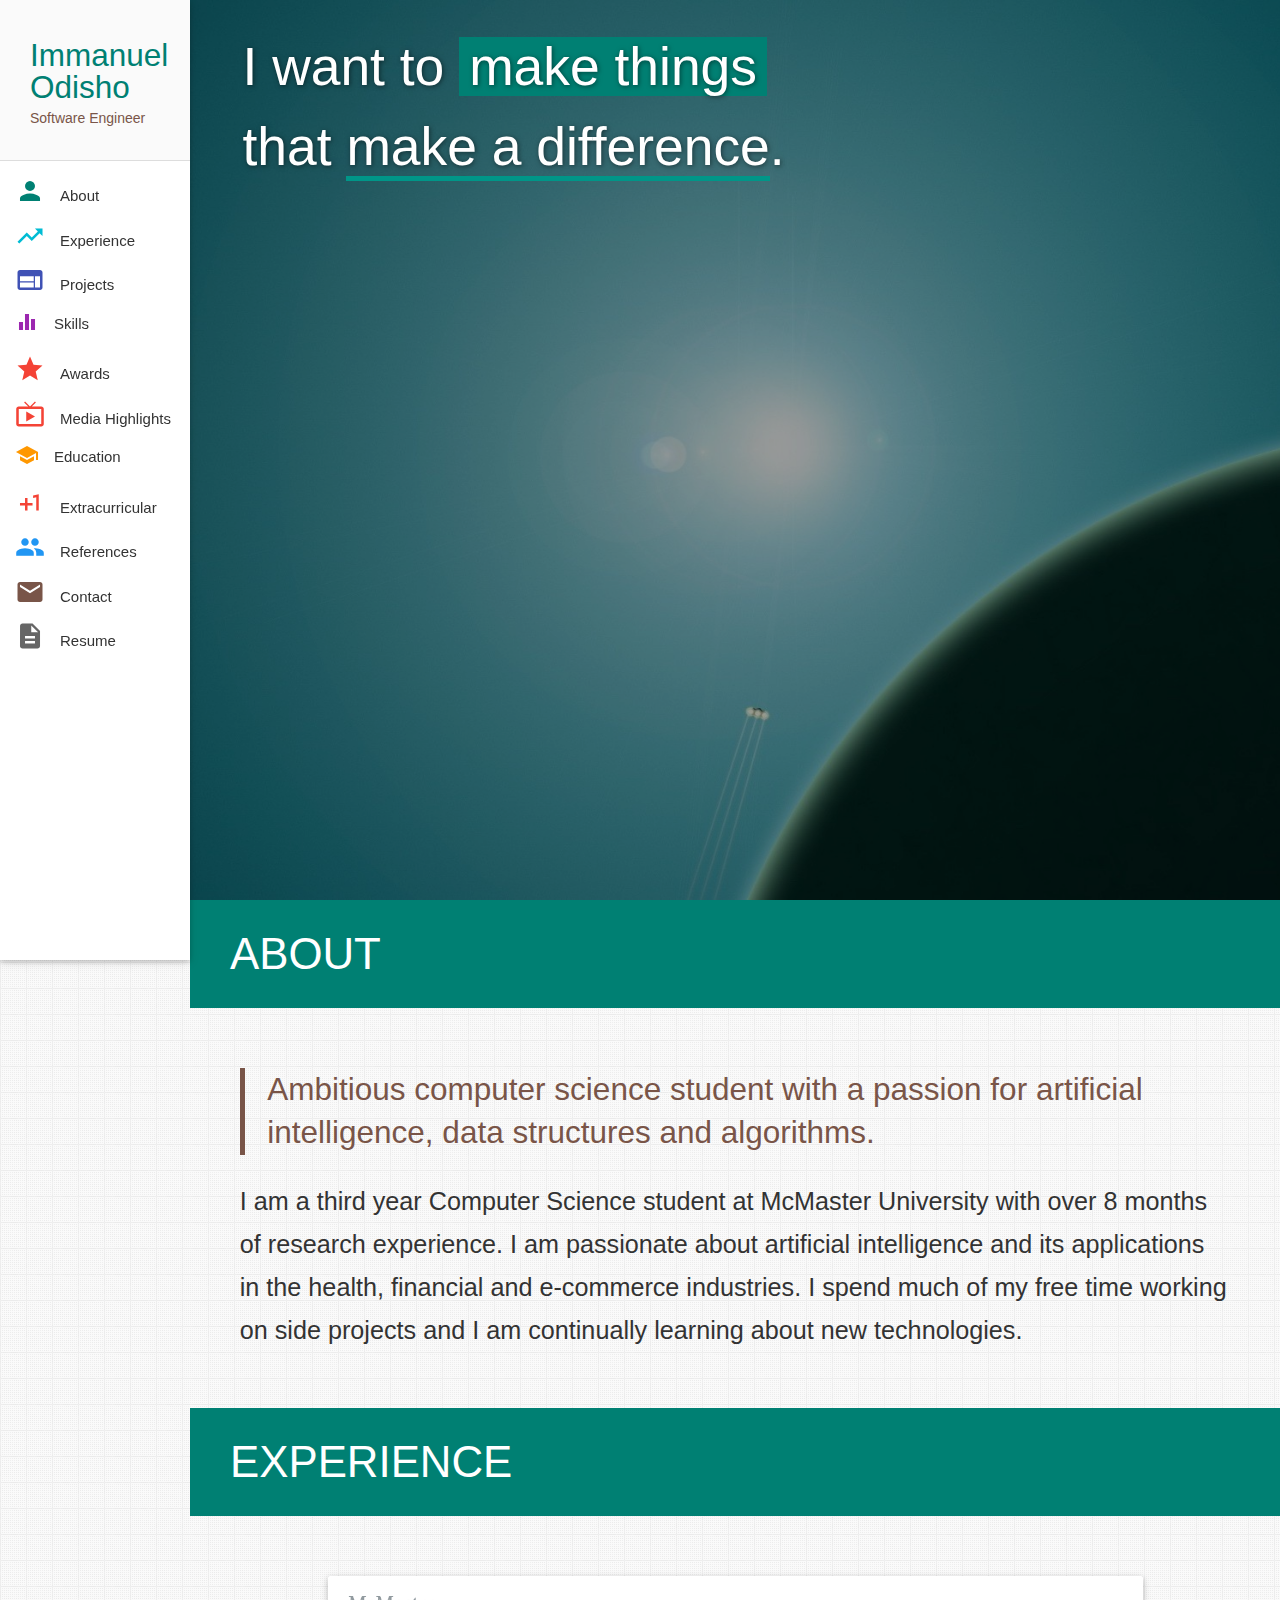
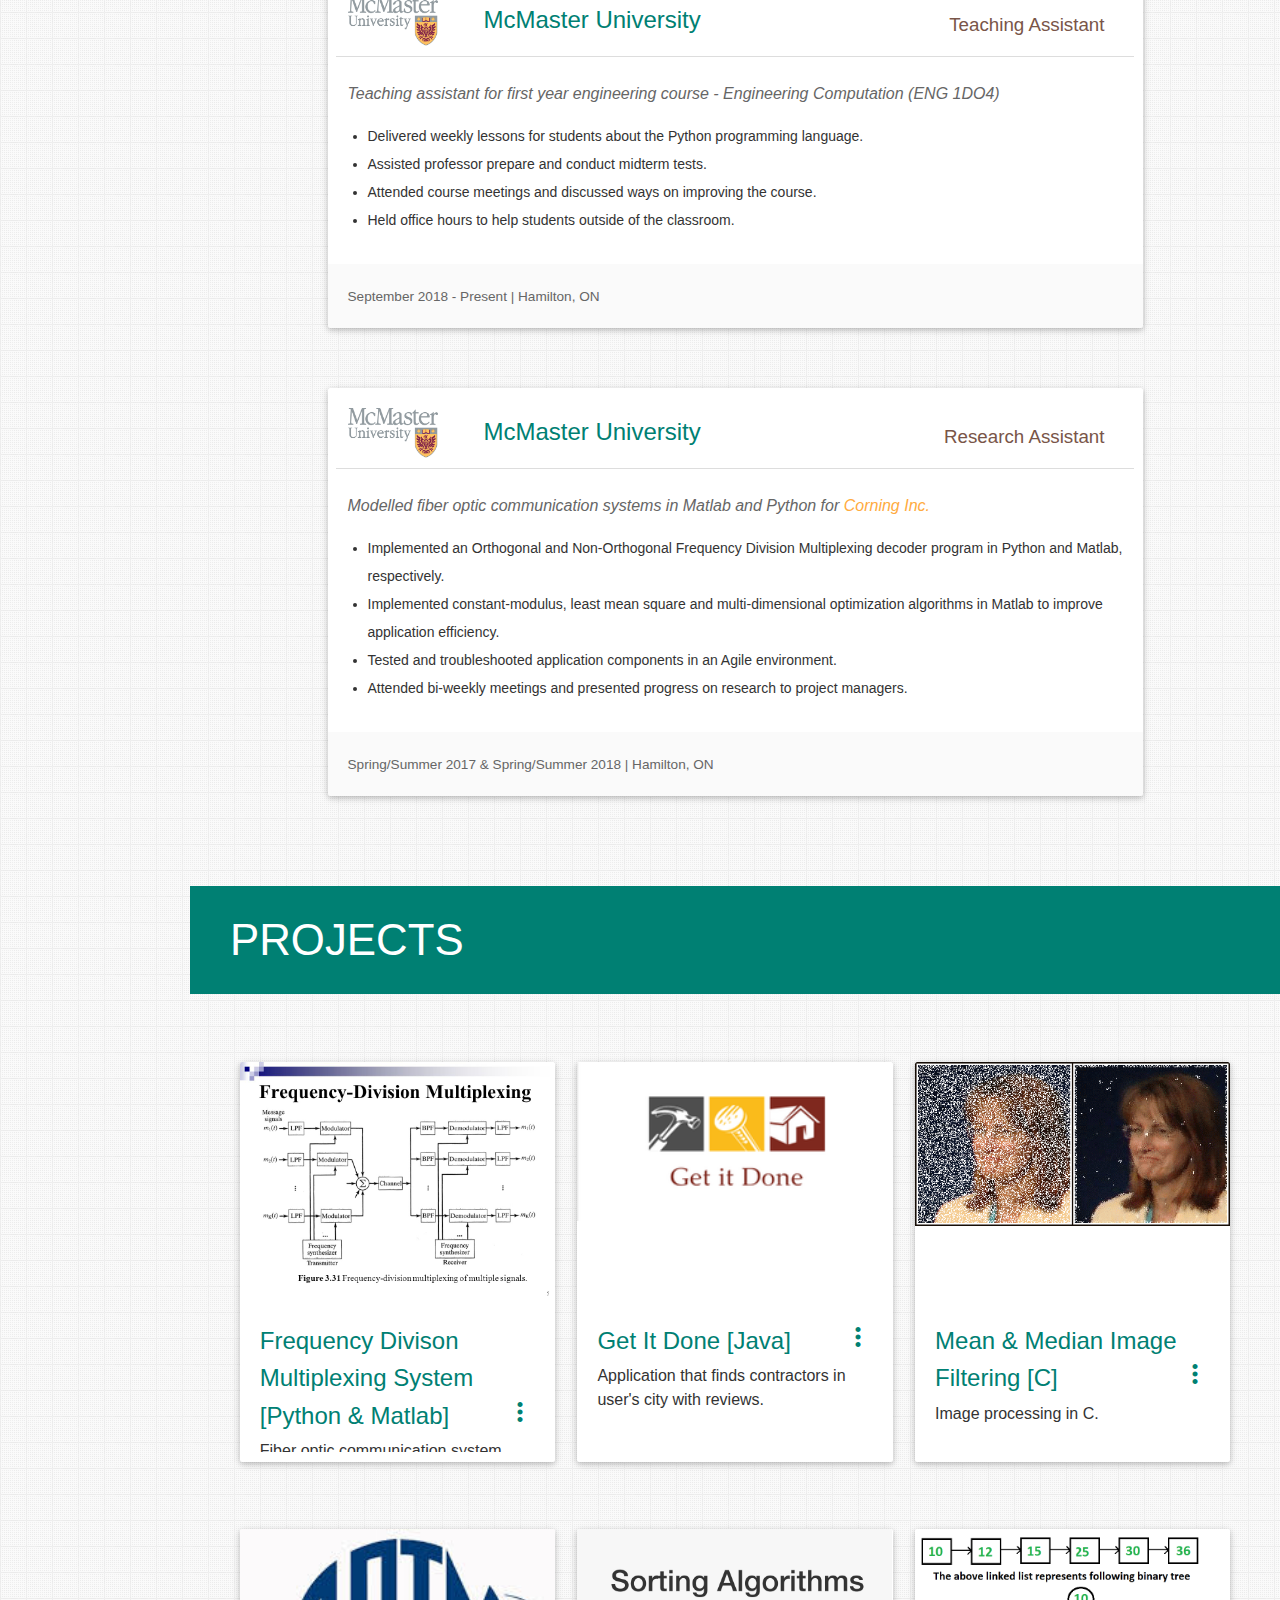
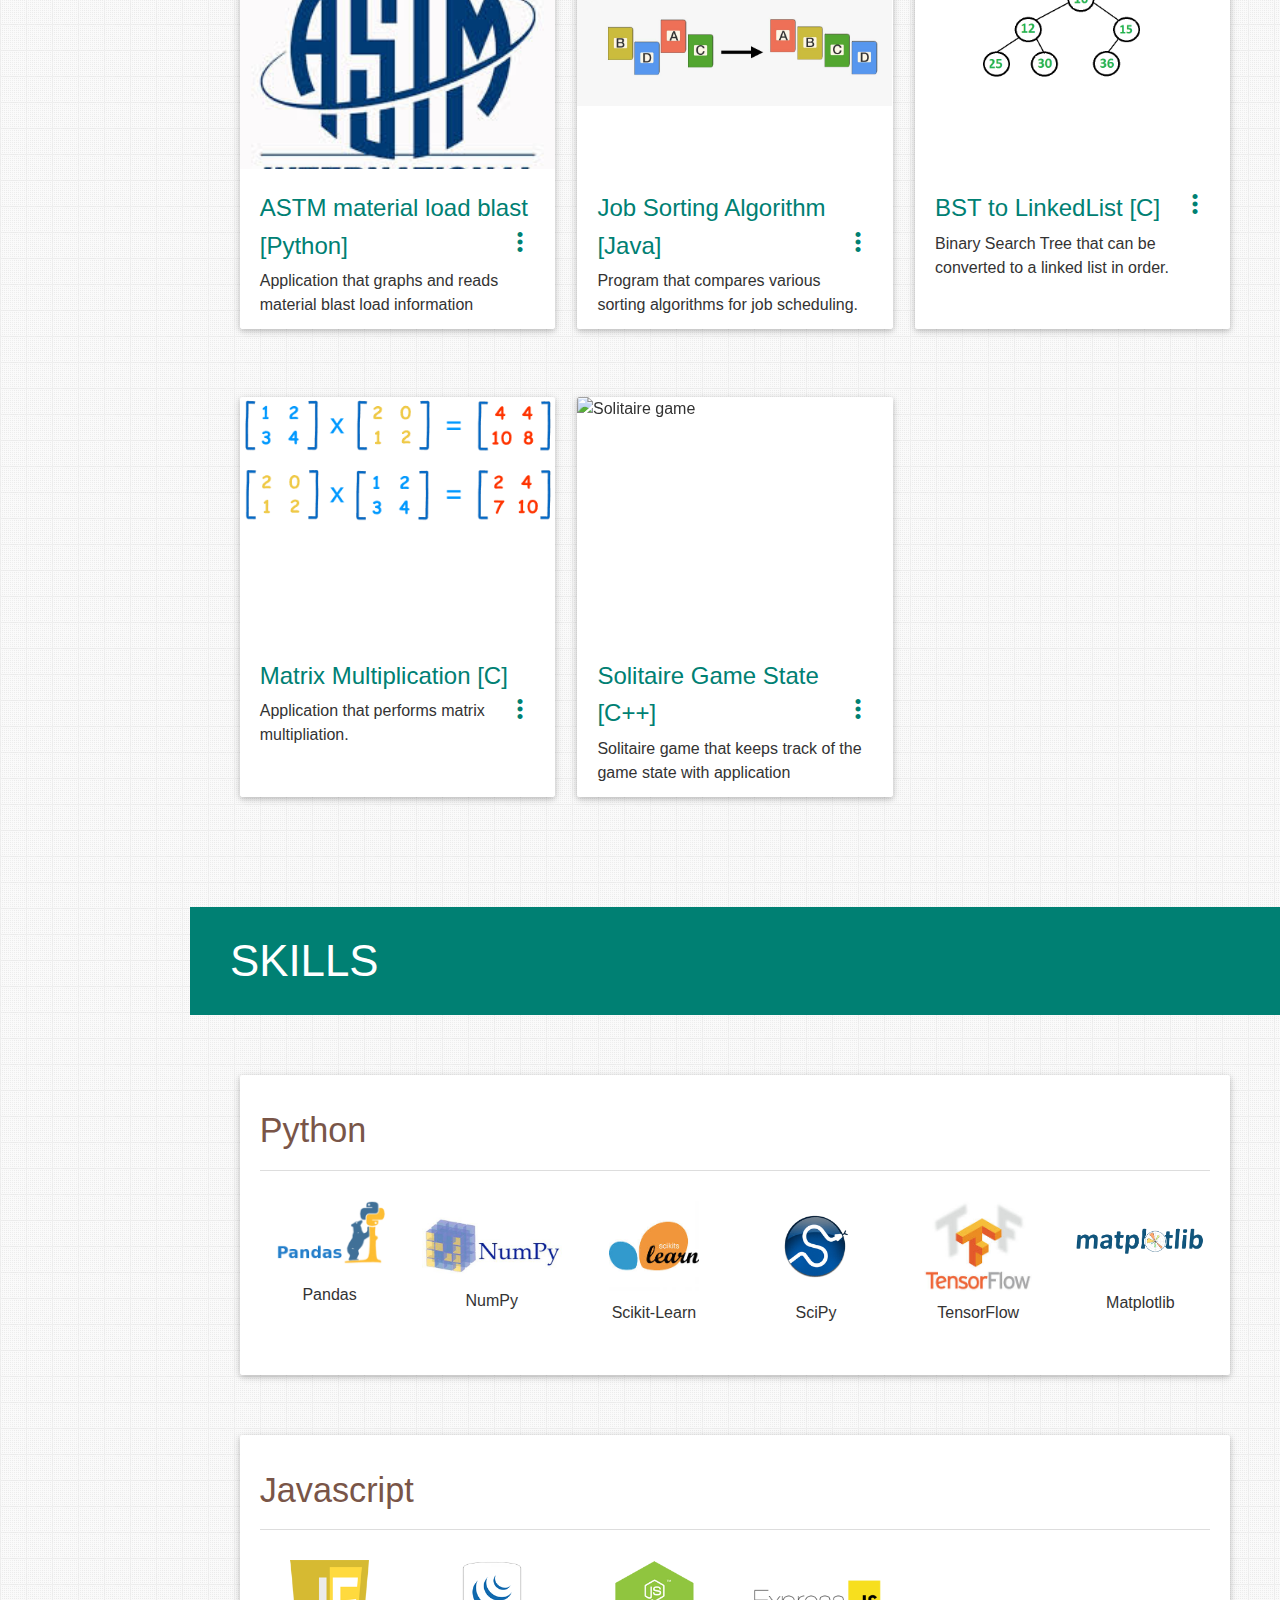
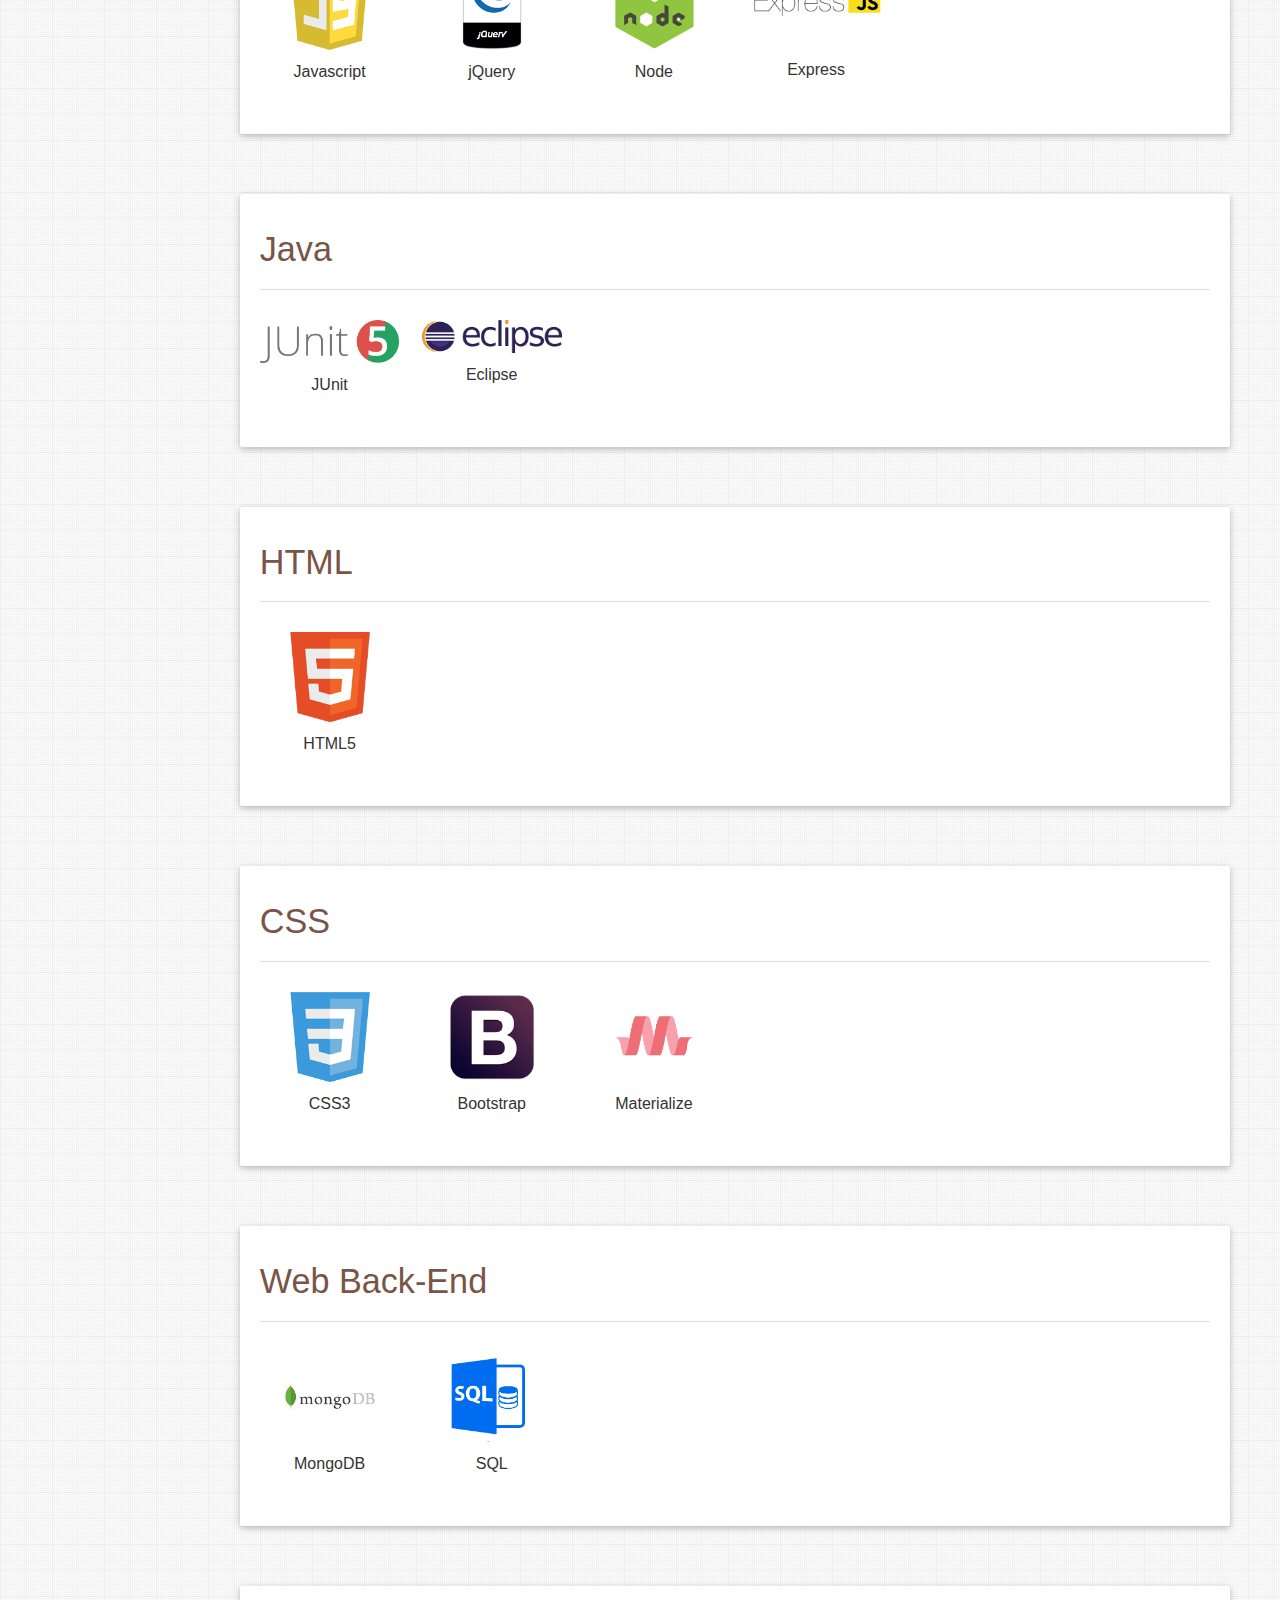
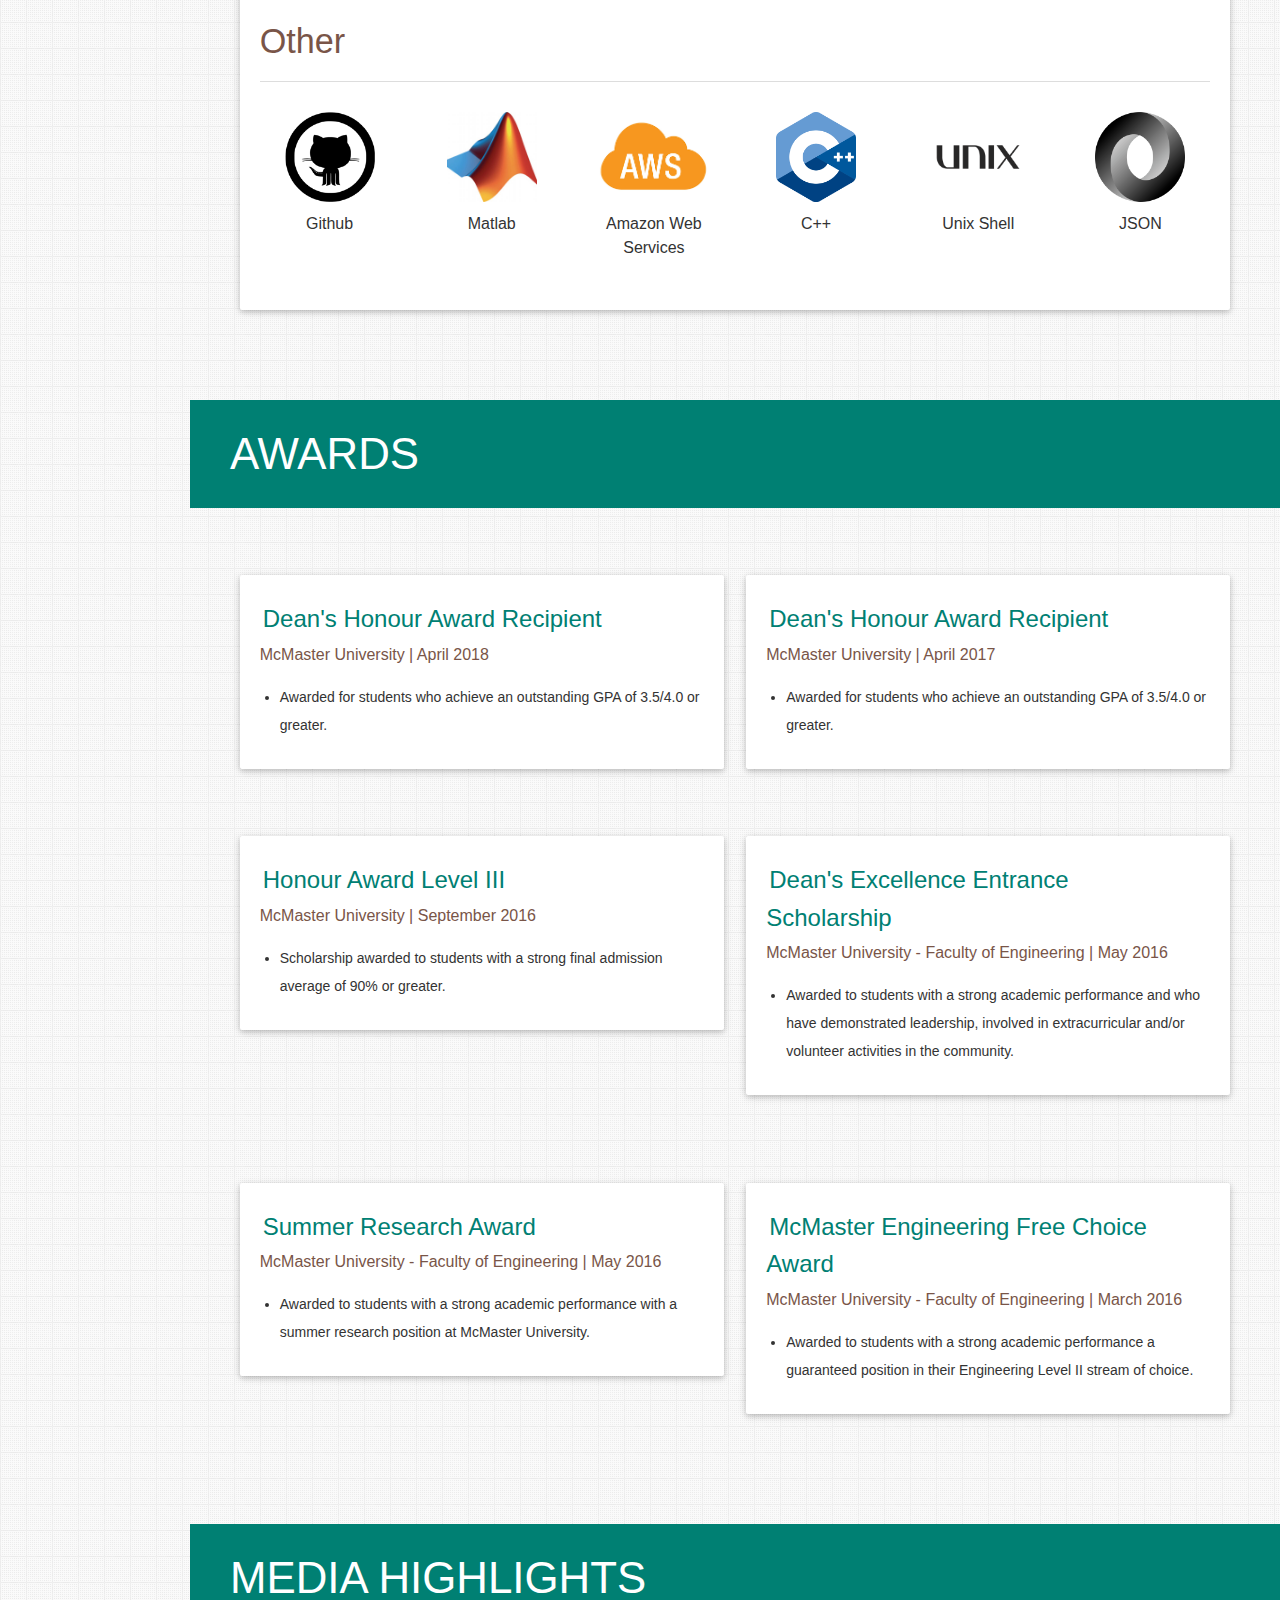
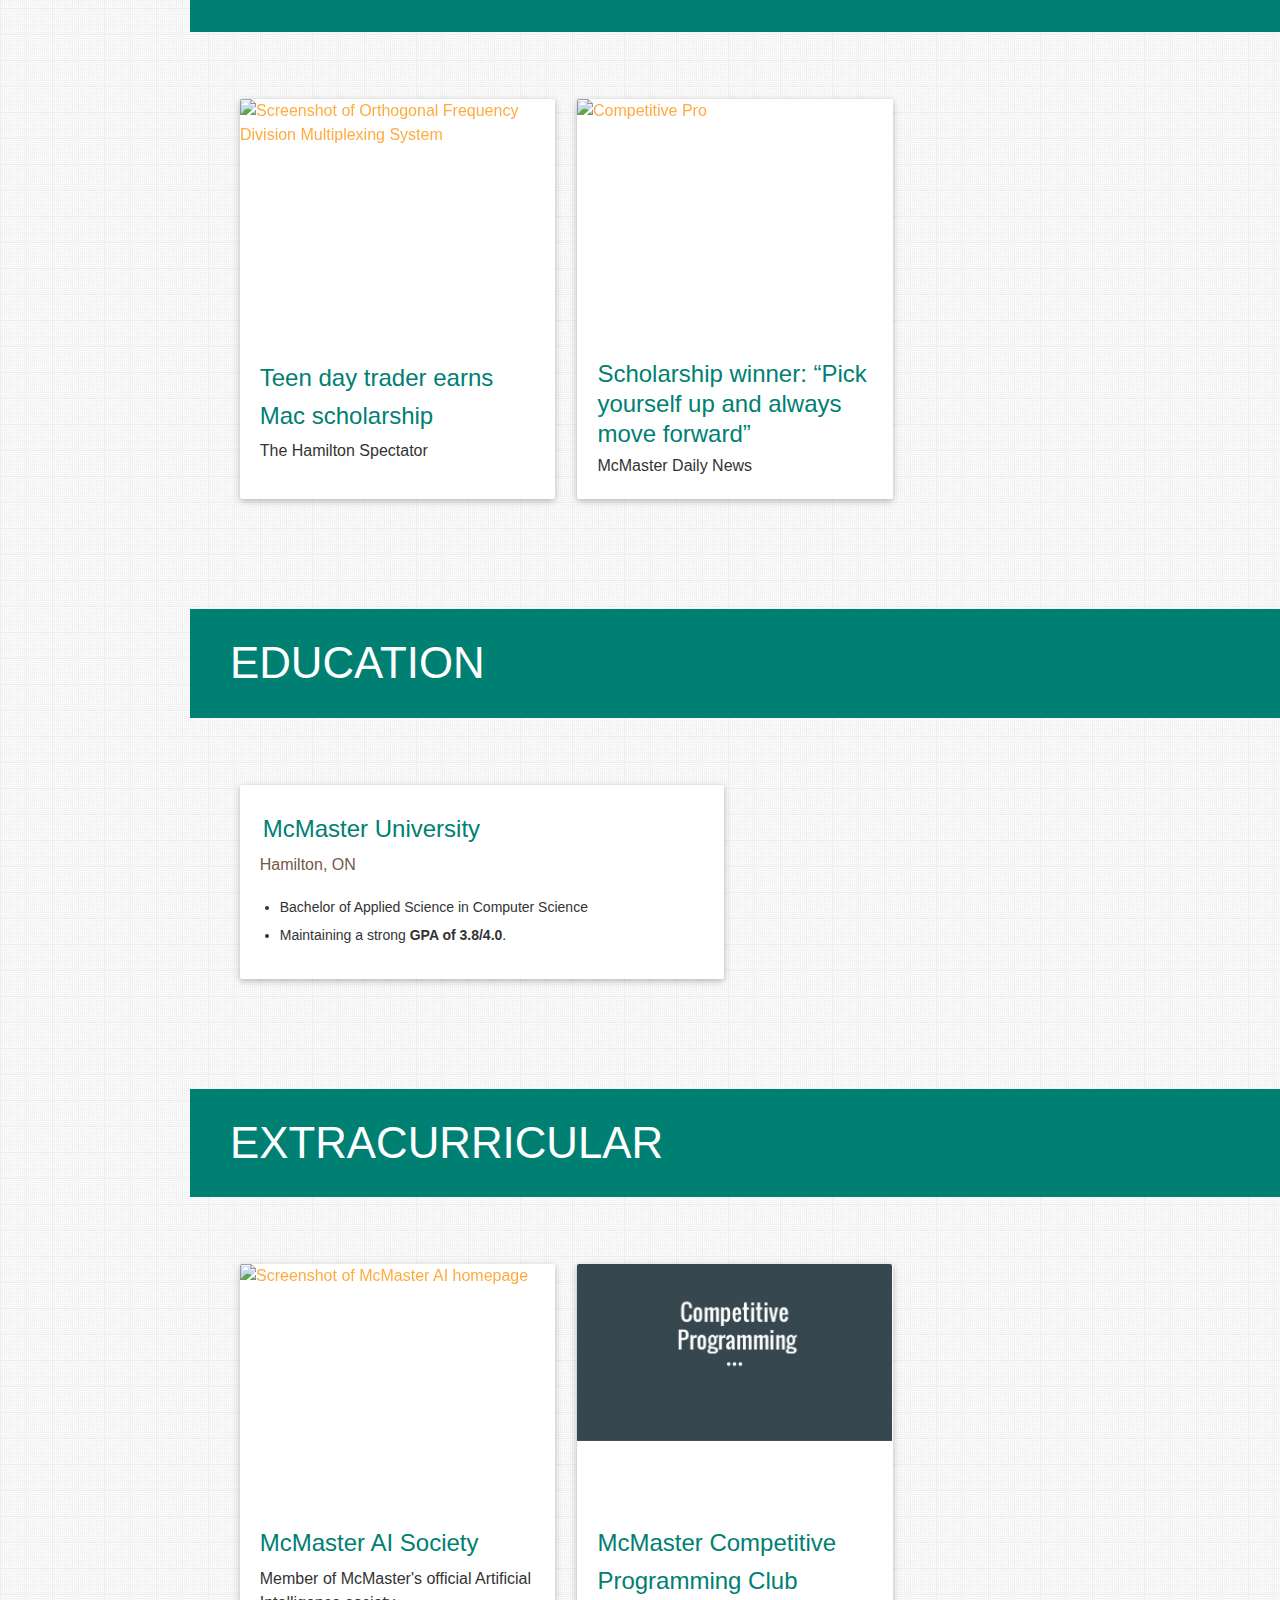
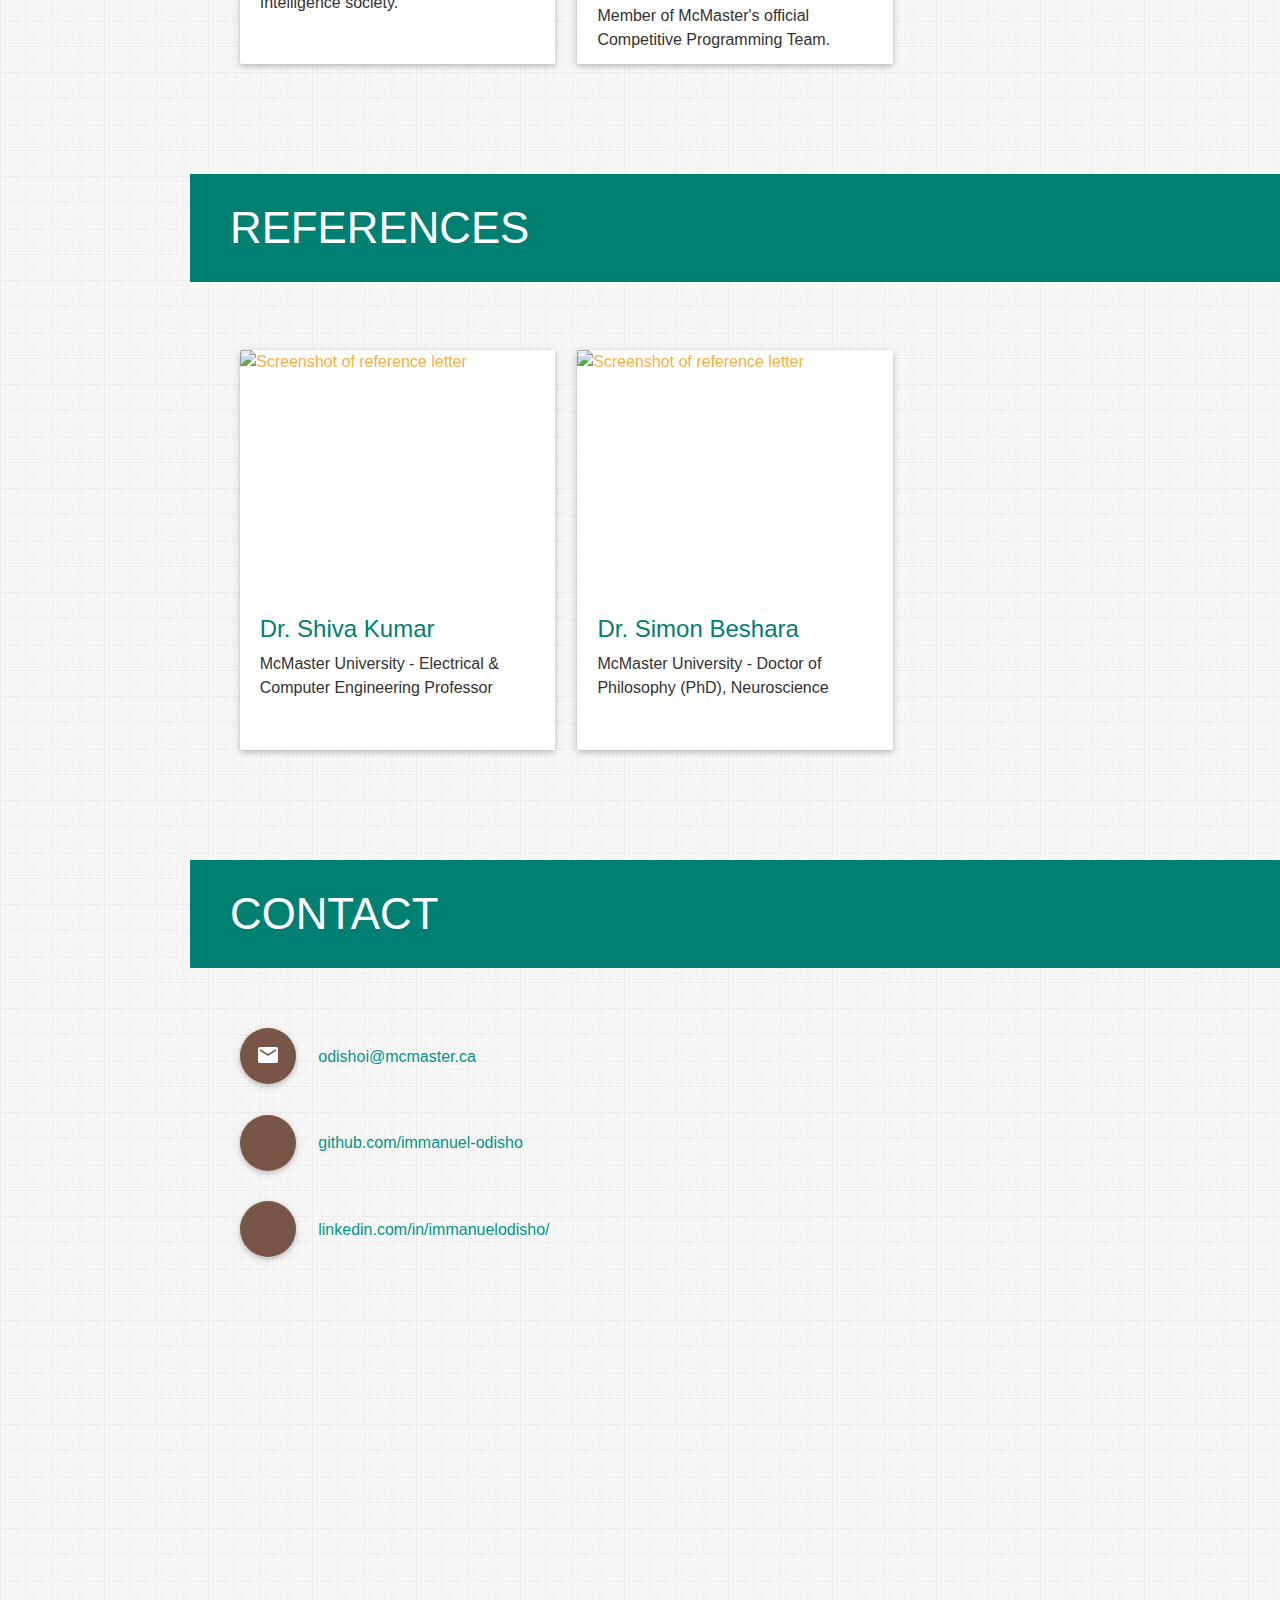
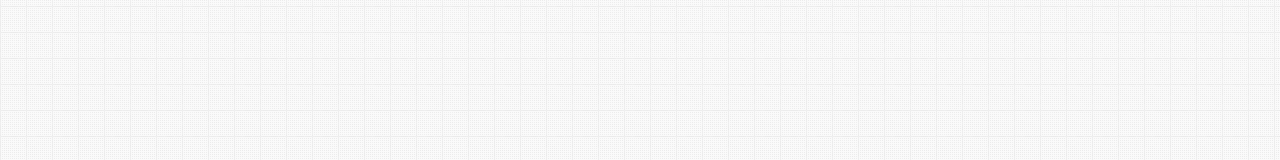
==== index.html @ 42173dab "resume update" ====
<!DOCTYPE html>
<html lang="en"><head><meta http-equiv="Content-Type" content="text/html; charset=UTF-8">
    
    <meta name="viewport" content="width=device-width initial-scale=1">
    <meta http-equiv="X-UA-Compatible" content="IE=edge">
    <!-- Materialize - Compiled and minified CSS-->
    <link rel="stylesheet" href="./static/css/materialize.min.css">
    <!-- Font Awesome Icon - CSS-->
    <link rel="stylesheet" href="https://use.fontawesome.com/releases/v5.2.0/css/all.css" integrity="sha384-hWVjflwFxL6sNzntih27bfxkr27PmbbK/iSvJ+a4+0owXq79v+lsFkW54bOGbiDQ" crossorigin="anonymous">
     <link href="https://fonts.googleapis.com/icon?family=Material+Icons" rel="stylesheet">
    <!-- Custom Styles-->
    <link rel="stylesheet" href="./static/css/style.css">
    <title>Immanuel Odisho | Software Engineer</title>
    <!-- Open Graph-->
    <meta property="og:locale" content="en_US">
    <meta property="og:type" content="website">
    <meta property="og:title" content="Immanuel Odisho | Software Engineer">
    <meta property="og:description" content="I want to make things that make a difference.">
    <meta property="og:url" content="immanuelodisho.me">
    <meta property="og:site_name" content="Immanuel Odisho | Software Engineer">
    <meta property="article:publisher" content="immanuelodisho.me">
    <meta name="author" content="Immanule Odisho">
    <meta name="description" content="I want to make things that make a difference.">
    <meta name="msapplication-TileColor" content="#ffffff">
    <meta name="theme-color" content="#ffffff">
    <link rel="icon" type="image/png" sizes="192x192" href="http://immanuelodisho.me/static/img/android-icon-192x192.png">

  </head>
  <body>
    <!-- Navigation Menu-->
    <nav class="hide-on-small-only">
      <ul class="side-nav fixed section table-of-contents">
        <li class="logo"><a id="logo-container" aria-label="Navigate to the beginning of the page" href="#intro" class="brand-logo teal-text active">
            <h1>Immanuel Odisho<span class="brown-text light">Software Engineer</span></h1></a></li>
        <li class="bold"><a aria-label="Navigate to the About section" href="#about" class="waves-effect waves-dark teal-text"><i class="material-icons small">person</i><span>About</span></a></li>
        <li class="bold"><a aria-label="Navigate to the Experience section" href="#experience" class="waves-effect waves-dark cyan-text"><i class="material-icons small">trending_up</i><span>Experience</span></a></li>
        <li class="bold"><a aria-label="Navigate to the Projects section" href="#projects" class="waves-effect waves-dark indigo-text"><i class="material-icons small">web</i><span>Projects</span></a></li>
        <li class="bold"><a aria-label="Navigate to the Skills section" href="#skills" class="waves-effect waves-dark purple-text"><i class="material-icons">equalizer</i><span>Skills</span></a></li>
        <li class="bold"><a aria-label="Navigate to the Awards section" href="#awards" class="waves-effect waves-dark red-text"><i class="material-icons small">grade</i><span>Awards</span></a></li>
        <li class="bold"><a aria-label="Navigate to the Media Highlights section" href="#media-highlights" class="waves-effect waves-dark red-text"><i class="material-icons small">live_tv</i><span>Media Highlights</span></a></li>
        <li class="bold"><a aria-label="Navigate to the Education section" href="#education" class="waves-effect waves-dark orange-text"><i class="material-icons">school</i><span>Education</span></a></li>
        <li class="bold"><a aria-label="Navigate to the extracurricular section" href="#extracurricular" class="waves-effect waves-dark red-text"><i class="material-icons small">plus_one</i><span>Extracurricular</span></a></li>
        <li class="bold"><a aria-label="Navigate to the References section" href="#references" class="waves-effect waves-dark blue-text"><i class="material-icons small">people</i><span>References</span></a></li>
        <li class="bold"><a aria-label="Navigate to the Contact section" href="#contact" class="waves-effect waves-dark brown-text"><i class="material-icons small">email</i><span>Contact</span></a></li>
        <li class="bold"><a aria-label="Open Immanuel resume" href="https://drive.google.com/file/d/1fHmB8K4dXJRjJLcpJ5Y6oqvnBQspPecI/view?usp=sharing" class="waves-effect waves-dark grey-text"><i class="material-icons small">description</i><span>Resume</span></a></li>
      </ul>
    </nav>
    <nav class="hide-on-large only trigger z-depth-1"><a aria-label="Toggle visibility of the mobile navbar" href="#" data-activates="slide-out" class="button-collapse"><i class="material-icons small">menu</i></a>
      <div class="name-title"><a id="name" aria-label="Navigate to the beginning of the page" href="#main" class="teal-text">Immanuel Odisho</a><span class="brown-text light">Software Engineer</span></div>
    </nav>
    <nav class="hide-on-large only">
      <ul id="slide-out" class="side-nav" style="width: 190px; left: -200px;">
        <li class="bold"><a aria-label="Navigate to the About section" href="#about" class="waves-effect waves-dark teal-text"><i class="material-icons small">person</i><span>About</span></a></li>
        <li class="bold"><a aria-label="Navigate to the Experience section" href="#experience" class="waves-effect waves-dark cyan-text"><i class="material-icons small">trending_up</i><span>Experience</span></a></li>
        <li class="bold"><a aria-label="Navigate to the Projects section" href="#projects" class="waves-effect waves-dark indigo-text"><i class="material-icons small">web</i><span>Projects</span></a></li>
        <li class="bold"><a aria-label="Navigate to the Skills section" href="#skills" class="waves-effect waves-dark purple-text"><i class="material-icons small">equalizer</i><span>Skills</span></a></li>
        <li class="bold"><a aria-label="Navigate to the Awards section" href="#awards" class="waves-effect waves-dark red-text"><i class="material-icons small">grade</i><span>Awards</span></a></li>
        <li class="bold"><a aria-label="Navigate to the media Highlights section" href="#media-highlights" class="waves-effect waves-dark red-text"><i class="material-icons small">live_tv</i><span>Media Highlights</span></a></li>
        <li class="bold"><a aria-label="Navigate to the Education section" href="#education" class="waves-effect waves-dark orange-text"><i class="material-icons small">school</i><span>Education</span></a></li>
        <li class="bold"><a aria-label="Navigate to the extracurricular section" href="#extracurricular" class="waves-effect waves-dark"><i class="material-icons small">plus_one</i><span>Extracurricular</span></a></li>
        <li class="bold"><a aria-label="Navigate to the references section" href="#references" class="waves-effect waves-dark blue-text"><i class="material-icons small">people</i><span>References</span></a></li>
        <li class="bold"><a aria-label="Navigate to the Contact section" href="#contact" class="waves-effect waves-dark brown-text"><i class="material-icons small">email</i><span>Contact</span></a></li>
        <li class="bold"><a aria-label="Open Immanuel's Resume" href="https://drive.google.com/file/d/1s-PzERM3jp0JkpA1hISh7Tmk9NSfFi2f/view?usp=sharing" class="waves-effect waves-dark grey-text"><i class="material-icons small">description</i><span>Resume</span></a></li>
      </ul>
    </nav>
    <!-- Main Content-->
    <main>
      <section id="intro" class="section scrollspy full-height">
        <div class="overlay"></div>
        <div class="container">
          <h2>I want to <span class="teal">make things</span><br>that <span class="underline">make a difference</span>.</h2>
        </div>
      </section>
      <section id="about" class="section scrollspy">
        <h3 class="page-title white-text teal">About</h3>
        <div class="container flow-text">
          <blockquote>
            <h2>Ambitious computer science student with a passion for artificial intelligence, data structures and algorithms.</h2>
          </blockquote>
          <p>I am a third year Computer Science student at McMaster University with over 8 months of <strong>research experience</strong>. I am passionate about artificial intelligence and its applications in the health, financial and e-commerce industries. I spend much of my free time working on side projects and I am continually learning about new technologies.  </p>
        </div>
      </section>
      <section id="experience" class="section scrollspy">
        <h3 class="page-title white-text teal">Experience</h3>
        <div class="container">
          <div class="card">
            <div class="card-content">
              <div class="row">
                <div class="col s12 m2"><a href="https://www.eng.mcmaster.ca/cas" target="_blank"><img alt="McMaster University logo" src="./static/img/download.png" class="responsive-img center-block"></a></div>
                <div class="col s12 m10">
                  <p><span class="card-title"><a href="https://www.eng.mcmaster.ca/cas" target="_blank" class="teal-text hoverline">McMaster University</a></span></p>
                </div>
              </div>
              <div class="role brown-text">Teaching Assistant</div>
              <p><em class="grey-text">Teaching assistant for first year engineering course - Engineering Computation (ENG 1DO4)</em></p>
              <ul>
                <li>Delivered weekly lessons for students about the Python programming language.</li>
                <li>Assisted professor prepare and conduct midterm tests.</li>
                <li>Attended course meetings and discussed ways on improving the course.</li>
                <li>Held office hours to help students outside of the classroom.</li>
              </ul>
            </div>
            <div class="card-action"><span>September 2018 - Present  |  Hamilton, ON</span></div>
          </div>
          <div class="card">
            <div class="card-content">
              <div class="row">
                <div class="col s12 m2"><a href="https://www.eng.mcmaster.ca/cas" target="_blank"><img alt="McMaster University logo" src="./static/img/download.png" class="responsive-img center-block"></a></div>
                <div class="col s12 m10">
                  <p><span class="card-title"><a href="https://www.eng.mcmaster.ca/cas" target="_blank" class="teal-text hoverline">McMaster University</a></span></p>
                </div>
              </div>
              <div class="role brown-text">Research Assistant</div>
              <p><em class="grey-text">Modelled fiber optic communication systems in Matlab and Python for <a id="corning" href="https://www.corning.com/worldwide/en.html">Corning Inc.</a></em></p>
             <ul>
                <li>Implemented an Orthogonal and Non-Orthogonal Frequency Division Multiplexing decoder program in Python and Matlab, respectively.</li>
                <li>Implemented constant-modulus, least mean square and multi-dimensional optimization algorithms in Matlab to 
                improve application efficiency.</li>
                <li>Tested and troubleshooted application components in an Agile environment.</li>
                <li>Attended bi-weekly meetings and presented progress on research to project managers.</li>
              </ul>
            </div>
            <div class="card-action"><span>Spring/Summer 2017 & Spring/Summer 2018  |  Hamilton, ON</span></div>
          </div>          
      </section>
      <section id="projects" class="section scrollspy">
        <h3 class="page-title white-text teal">Projects</h3>
        <div class="container">
          <div class="row">
            <!-- OFDM-->
            <div class="col s12 m6 l4">
              <div class="card medium">
                <div class="card-image waves-effect waves-block waves-light"><img alt="Screenshot of Orthogonal Frequency Division Multiplexing System" src="./static/img/ofdm.jpg" class="activator"></div>
                <div class="card-content"><span class="card-title activator teal-text hoverline">Frequency Divison Multiplexing System [Python & Matlab]<i class="material-icons small right">more_vert</i></span>
                  <p>Fiber optic communication system (propietary code, see reference). </p>
                </div>
                <div class="card-reveal"><span class="card-title brown-text">Accomplishments<i class="material-icons small right">close</i></span>
                  <ul>
                    <li><strong>Implemented multi-variable optmization and constant modulus algorithms</strong></li>
                    <li><strong>Added laser phase noise and viterbi equalizer algorithm for multiple subcarriers</strong></li>
                    <li>Implemented adaptive phase rotation with polarization exchange<strong></strong></li>
                  </ul>
                  <div class="card-action"><a aria-label="Visit the GitHub repo for Code Island project" href="#references" target="_blank" data-position="top" data-tooltip="Propietary - See Dr. Shiva Kumar reference" class="btn-floating btn-large waves-effect waves-light brown tooltipped"><i class="material-icons small">launch</i></a></div>
                </div>
              </div>
            </div>
            <!-- Get it Done-->
            <div class="col s12 m6 l4">
              <div class="card medium">
                <div class="card-image waves-effect waves-block waves-light"><img alt="Get It Done logo" src="./static/img/logo.png" class="activator"></div>
                <div class="card-content"><span class="card-title activator teal-text hoverline">Get It Done [Java]<i class="material-icons small right">more_vert</i></span>
                  <p>Application that finds contractors in user's city with reviews.</p>
                </div>
                <div class="card-reveal"><span class="card-title brown-text">Accomplishments<i class="material-icons small right">close</i></span>
                  <ul>
                    <li>Implemented <strong>Breadth and Depth First Search</strong></li>
                    <li>Implemented and tested <strong>sorting algorithms</strong></li>
                    <li>Calculated distance to user address with <strong>Google API</strong></li>
                    <li>GUI made with <strong>Java </strong>Swing plugin</li>
                  </ul>
                  <div class="card-action"><a aria-label="Visit the GitHub repo for Get it Done project" href="https://github.com/immanuel-odisho/Get-it-Done" target="_blank" data-position="top" data-tooltip="View Source" class="btn-floating btn-large waves-effect waves-light brown tooltipped"><i class="material-icons small">launch</i></a></div>
                </div>
              </div>
            </div>
            <!-- Mean and Median Image filtering-->
            <div class="col s12 m6 l4">
              <div class="card medium">
                <div class="card-image waves-effect waves-block waves-light"><img alt="Image filtering image" src="./static/img/filter.png" class="activator"></div>
                <div class="card-content"><span class="card-title activator teal-text hoverline">Mean & Median Image Filtering [C]<i class="material-icons small right">more_vert</i></span>
                  <p>Image processing in C.</p>
                </div>
                <div class="card-reveal"><span class="card-title brown-text">Accomplishments<i class="material-icons small right">close</i></span>
                  <ul>
                    <li><strong>Implemeted mean and median image filtering in C for improving image quality.</strong></li>
                    <li>Zero <strong>memory leakage</strong>.</li>
                    <li><strong>Modular design</strong>.</li>
                  </ul>
                  <div class="card-action"><a aria-label="Visit the GitHub repo for Image processing project" href="https://github.com/immanuel-odisho/Mean-and-Median-Image-Filter" target="_blank" data-position="top" data-tooltip="View Source" class="btn-floating btn-large waves-effect waves-light brown tooltipped"><i class="material-icons small">launch</i></a></div>
                </div>
              </div>
            </div>
            <!-- Material Load Blast-->
            <div class="col s12 m6 l4">
              <div class="card medium">
                <div class="card-image waves-effect waves-block waves-light"><img alt="ASTM international logo" src="./static/img/astm.jpg" class="activator"></div>
                <div class="card-content"><span class="card-title activator teal-text hoverline">ASTM material load blast [Python]<i class="material-icons small right">more_vert</i></span>
                  <p>Application that graphs and reads material blast load information provided by ASTM.</p>
                </div>
                <div class="card-reveal"><span class="card-title brown-text">Accomplishments<i class="material-icons small right">close</i></span>
                  <ul>
                    <li>Reading and using ill-structured <strong>database</strong>.</li>
                    <li>Use of <strong>matplotlib </strong> and <strong>Pandas</strong>.</li>
                    <li>Tested path coverage with <strong>Pytest</strong>.</li>
                  </ul>
                  <div class="card-action"><a aria-label="Visit the GitHub repo for Skate Something project" href="https://github.com/immanuel-odisho/ASTM-Material-Load-Blast" data-position="top" data-tooltip="View Source" class="btn-floating btn-large waves-effect waves-light brown tooltipped"><i class="material-icons small">launch</i></a></div>
                </div>
              </div>
            </div>
            <!-- Sorting Algorithms Analysis-->
            <div class="col s12 m6 l4">
              <div class="card medium">
                <div class="card-image waves-effect waves-block waves-light"><img alt="Sorting picture" src="./static/img/sorting.jpg" class="activator"></div>
                <div class="card-content"><span class="card-title activator teal-text hoverline">Job Sorting Algorithm [Java]<i class="material-icons small right">more_vert</i></span>
                  <p>Program that compares various sorting algorithms for job scheduling.</p>
                </div>
                <div class="card-reveal"><span class="card-title brown-text">Accomplishments<i class="material-icons small right">close</i></span>
                  <ul>
                    <li>Implemented <strong>Heap Sort</strong></li>
                    <li>Implemented <strong>Insertion Sort</strong></li>
                    <li>Implemented <strong>Merge Sort</strong></li>
                    <li>Implemented <strong>Binary Search Insertion Sort</strong></li>
                  </ul>
                  <div class="card-action"><a aria-label="Visit the GitHub repo for job scheduling project" href="https://github.com/immanuel-odisho/Sort-Testing-Performace" target="_blank" data-position="top" data-tooltip="View Source" class="btn-floating btn-large waves-effect waves-light brown tooltipped"><i class="material-icons small">launch</i></a></div>
                </div>
              </div>
            </div>
            <!-- BST to LinkedList-->
            <div class="col s12 m6 l4">
              <div class="card medium">
                <div class="card-image waves-effect waves-block waves-light"><img alt="Binary Search Tree" src="./static/img/BST.png" class="activator"></div>
                <div class="card-content"><span class="card-title activator teal-text hoverline">BST to LinkedList [C]<i class="material-icons small right">more_vert</i></span>
                  <p>Binary Search Tree that can be converted to a linked list in order.</p>
                </div>
                <div class="card-reveal"><span class="card-title brown-text">Accomplishments<i class="material-icons small right">close</i></span>
                  <ul>
                    <li>Strong understanding of <strong>Binary Search Tree</strong>s</li>
                    <li>Strong understanding of <strong>Linked Lists</strong></li>
                    <li>Tree Traversal</li>
                  </ul>
                  <div class="card-action"><a aria-label="Visit the GitHub repo for Pinteresting project" href="https://github.com/immanuel-odisho/BST_LinkedList" target="_blank" data-position="top" data-tooltip="View Source" class="btn-floating btn-large waves-effect waves-light brown tooltipped"><i class="material-icons small">launch</i></a></div>
                </div>
              </div>
            </div>
            <!-- Matrix multi-->
            <div class="col s12 m6 l4">
              <div class="card medium">
                <div class="card-image waves-effect waves-block waves-light"><img alt="" src="./static/img/matrix.jpg" class="activator"></div>
                <div class="card-content"><span class="card-title activator teal-text hoverline">Matrix Multiplication [C]<i class="material-icons small right">more_vert</i></span>
                  <p>Application that performs matrix multipliation.</p>
                </div>
                <div class="card-reveal"><span class="card-title brown-text">Accomplishments<i class="material-icons small right">close</i></span>
                  <ul>
                    <li>Understanding of <strong>Linear Algebra</strong>.</li>
                    <li>Understanding of <strong>Makefiles</strong>.</li>
                    <li>Able to perform multplication for very large matrices.</li>
                  </ul>
                  <div class="card-action"><a aria-label="Visit the GitHub repo for Matrix Multiplication project" href="https://github.com/immanuel-odisho/Matrix-Multiplication-" target="_blank" data-position="top" data-tooltip="View Source" class="btn-floating btn-large waves-effect waves-light brown tooltipped"><i class="material-icons small">launch</i></a></div>
                </div>
              </div>
            </div>
            <!-- Solitaire -->
            <div class="col s12 m6 l4">
              <div class="card medium">
                <div class="card-image waves-effect waves-block waves-light"><img alt="Solitaire game" src="http://immanuelodisho.me/static/img/solitaire.png" class="activator"></div>
                <div class="card-content"><span class="card-title activator teal-text hoverline">Solitaire Game State [C++] <i class="material-icons small right">more_vert</i></span>
                  <p>Solitaire game that keeps track of the game state with application specifications.</p>
                </div>
                <div class="card-reveal"><span class="card-title brown-text">Accomplishments<i class="material-icons small right">close</i></span>
                  <ul>
                    <li>Strong understanding of <strong>Finite-State Machines</strong>.</li>
                    <li>Strong understanding of<strong> Object-oriented programming</strong>.</li>
                    <li><strong>Software specifications</strong>.</li>
                    <li>Doxygen and LaTeX usage.</li>
                    <li>Understanding of <strong>Makefiles</strong>.</li>
                  </ul>
                  <div class="card-action"><a aria-label="Visit Solitaire game github repo" href="https://github.com/immanuel-odisho/Solitaire-game-state/blob/master/README.md" target="_blank" data-position="top" data-tooltip="View Source" class="btn-floating btn-large waves-effect waves-light brown tooltipped"><i class="material-icons small">launch</i></a></div>
                </div>
              </div>
            </div>
              </div>
            </div>
          </div>
        </div>
      </section>
      <section id="skills" class="section scrollspy">
        <h3 class="page-title white-text teal">Skills</h3>
        <div class="container">
          <div class="card">
            <div class="card-content">
              <h4 class="brown-text light">Python</h4>
              <div class="row text-center">
                <div class="col s4 m2"><img alt="" src="./static/img/pandas.png" class="responsive-img">Pandas</div>
                <div class="col s4 m2"><img alt="" src="./static/img/numpy.jpeg" class="responsive-img">NumPy</div>
                <div class="col s4 m2"><img alt="" src="./static/img/scikit.jpg" class="responsive-img">Scikit-Learn</div>
                <div class="col s4 m2"><img alt="" src="./static/img/scipy.png" class="responsive-img">SciPy</div>
                <div class="col s4 m2"><img alt="" src="./static/img/tensorflow.jpg" class="responsive-img">TensorFlow</div>
                <div id="matplot" class="col s4 m2"><img alt="" src="./static/img/matplotlib.png" class="responsive-img"><br>Matplotlib</div>
              </div>
            </div>
          </div>
          <div class="card">
            <div class="card-content">
              <h4 class="brown-text light">Javascript</h4>
              <div class="row text-center">
                <div class="col s4 m2"><img alt="" src="./static/img/javascript.png" class="responsive-img">Javascript</div>
                <div class="col s4 m2"><img alt="" src="./static/img/jquery.png" class="responsive-img">jQuery</div>
                <div class="col s4 m2"><img alt="" src="./static/img/nodejs.png" class="responsive-img">Node</div>
                <div class="col s4 m2"><img alt="" src="./static/img/express.jpg" class="responsive-img">Express</div>
              </div>
            </div>
          </div>
           <div class="card">
            <div class="card-content">
              <h4 class="brown-text light">Java</h4>
              <div class="row text-center">
                <div class="matplot col s4 m2"><img alt="" src="./static/img/junit.png" class="responsive-img">JUnit</div>
                <div class="col s4 m2"><img alt="" src="./static/img/eclipse.png" class="responsive-img">Eclipse</div>
              </div>
            </div>
          </div>
          <div class="card">
            <div class="card-content">
              <h4 class="brown-text light">HTML</h4>
              <div class="row text-center">
                <div class="col s4 m2"><img alt="" src="./static/img/html5.png" class="responsive-img">HTML5</div>
              </div>
            </div>
          </div>
          <div class="card">
            <div class="card-content">
              <h4 class="brown-text light">CSS</h4>
              <div class="row text-center">
                <div class="col s4 m2"><img alt="" src="./static/img/css3.png" class="responsive-img">CSS3</div>
                <div class="col s4 m2"><img alt="" src="./static/img/bootstrap.png" class="responsive-img">Bootstrap</div>      
                <div class="col s4 m2"><img alt="" src="./static/img/materialize.png" class="responsive-img">Materialize</div>
              </div>
            </div>
          </div>
          <div class="card">
            <div class="card-content">
              <h4 class="brown-text light">Web Back-End</h4>
              <div class="row text-center">
                <div class="col s4 m2"><img alt="" src="./static/img/mongodb.png" class="responsive-img">MongoDB</div>
                <div class="col s4 m2"><img alt="" src="./static/img/sql.png" class="responsive-img">SQL</div>
              </div>
            </div>
          </div>
          <div class="card">
            <div class="card-content">
              <h4 class="brown-text light">Other</h4>
              <div class="row text-center">
                <div class="col s4 m2"><img alt="" src="./static/img/github.png" class="responsive-img">Github</div>
                <div class="col s4 m2"><img alt="" src="./static/img/matlab.jpeg" class="responsive-img">Matlab</div>
                <div class="col s4 m2"><img alt="" src="./static/img/aws.png" class="responsive-img">Amazon Web Services</div>
                <div class="col s4 m2"><img alt="" src="./static/img/c++.png" class="responsive-img">C++</div>
                <div class="col s4 m2"><img alt="" src="./static/img/unix.jpg" class="responsive-img">Unix Shell</div>
                <div class="col s4 m2"><img alt="" src="./static/img/json.png" class="responsive-img">JSON</div>
              </div>
            </div>
          </div>
        </div>
      </section>
      <section id="awards" class="section scrollspy">
        <h3 class="page-title white-text teal">Awards</h3>
        <div class="container">
          <div class="row">
            <div class="col s12 m6">
              <div class="card">
                <div class="card-content">
                  <p><span class="card-title"><a href="https://academiccalendars.romcmaster.ca/content.php?catoid=24&navoid=4408#The_McMaster_Honour_Awards" target="_blank" class="teal-text hoverline">Dean's Honour Award Recipient</a></span></p>
                  <p class="brown-text">McMaster University | April 2018</p>
                  <ul>
                    <li>Awarded for students who achieve an outstanding <strong>GPA of 3.5/4.0</strong> or greater.</li>
                  </ul>
                </div>
              </div>
            </div>
            <div class="col s12 m6">
              <div class="card">
                <div class="card-content">
                  <p><span class="card-title"><a href="https://academiccalendars.romcmaster.ca/content.php?catoid=24&navoid=4408#The_McMaster_Honour_Awards" target="_blank" class="teal-text hoverline">Dean's Honour Award Recipient</a></span></p>
                  <p class="brown-text">McMaster University | April 2017</p>
                  <ul>
                    <li>Awarded for students who achieve an outstanding <strong>GPA of 3.5/4.0</strong> or greater.</li>
                  </ul>
                </div>
              </div>
            </div>
            <div class="col s12 m6">
              <div class="card">
                <div class="card-content">
                  <p><span class="card-title"><a href="https://sfas.mcmaster.ca/scholarships/entrance-scholarships/#Mac_Honour_Awards" target="_blank" class="teal-text hoverline">Honour Award Level III</a></span></p>
                  <p class="brown-text">McMaster University | September 2016</p>
                  <ul>
                    <li>Scholarship awarded to students with a strong final admission average of 90% or greater.</li>
                  </ul>
                </div>
              </div>
            </div>
            <div class="col s12 m6">
              <div class="card">
                <div class="card-content">
                  <p><span class="card-title"><a href="https://academiccalendars.romcmaster.ca/content.php?catoid=24&navoid=4408#The_McMaster_Honour_Awards" target="_blank" class="teal-text hoverline">Dean's Excellence Entrance Scholarship</a></span></p>
                  <p class="brown-text">McMaster University - Faculty of Engineering | May 2016</p>
                  <ul>
                    <li>Awarded to students with a strong academic performance and who have demonstrated leadership, involved in extracurricular and/or volunteer activities in the community.</li>
                  </ul>
                </div>
              </div>
            </div>
          </div>
          <div class="row">
            <div class="col s12 m6">
              <div class="card">
                <div class="card-content">
                  <p><span class="card-title"><a href="https://www.eng.mcmaster.ca/future-students/undergraduate-entrance-scholarships" class="teal-text hoverline">Summer Research Award</a></span></p>
                  <p class="brown-text">McMaster University - Faculty of Engineering | May 2016 </p>
                  <ul>
                    <li>Awarded to students with a strong academic performance with a summer research position at McMaster University.</li>
                  </ul>
                </div>
              </div>
            </div>
            <div class="col s12 m6">
              <div class="card">
                <div class="card-content">
                  <p><span class="card-title"><a href="https://www.eng.mcmaster.ca/future-students/undergraduate-entrance-scholarships" class="teal-text hoverline">McMaster Engineering Free Choice Award</a></span></p>
                  <p class="brown-text">McMaster University - Faculty of Engineering | March 2016 </p>
                  <ul>
                    <li>Awarded to students with a strong academic performance a guaranteed position in their Engineering Level II stream of choice.</li>
                  </ul>
                </div>
              </div>
            </div>
          </div>
        </div>
      </section>
      <section id="media-highlights" class="section scrollspy">
        <h3 class="page-title white-text teal">Media Highlights</h3>
        <div class="container">
          <div class="row">
            <!-- Mac AI-->
            <div class="col s12 m6 l4">
              <div class="card medium">
                <div class="card-image waves-effect waves-block waves-light"><a href = "https://www.thespec.com/news-story/6841438-teen-day-trader-earns-mac-scholarship/"><img alt="Screenshot of Orthogonal Frequency Division Multiplexing System" src="http://immanuelodisho.me/static/img/hamspec.png" class="activator"></a></div>
                <div class="card-content"><a href="https://www.thespec.com/news-story/6841438-teen-day-trader-earns-mac-scholarship/"><span class="card-title activator teal-text hoverline">Teen day trader earns Mac scholarship</span></a>
                  <p>The Hamilton Spectator</p>
                </div>
              </div>
            </div>
            <!-- MCP -->
            <div class="col s12 m6 l4">
              <div class="card medium">
                <div class="card-image waves-effect waves-block waves-light"><a href="https://dailynews.mcmaster.ca/article/scholarship-winner-pick-yourself-up-and-always-move-forward/"><img alt="Competitive Pro" src="http://immanuelodisho.me/static/img/macnews.png" class="activator"></a></div>
                <div class="card-content"><a href="https://dailynews.mcmaster.ca/article/scholarship-winner-pick-yourself-up-and-always-move-forward/"><span id="macnews-card" class="card-title activator teal-text hoverline">Scholarship winner: “Pick yourself up and always move forward”</a></span>
                  <p>McMaster Daily News</p>
                </div>
              </div>
            </div>
          </div>
        </div>
      </section>
      <section id="education" class="section scrollspy">
        <h3 class="page-title white-text teal">Education</h3>
        <div class="container">
          <div class="row">
            <div class="col s12 m6">
              <div class="card">
                <div class="card-content">
                  <p><span class="card-title"><a href="http://upenn.edu/" class="teal-text hoverline">McMaster University</a></span></p>
                  <p class="brown-text">Hamilton, ON</p>
                  <ul>
                    <li>Bachelor of Applied Science in Computer Science</li>
                    <li>Maintaining a strong <b>GPA of 3.8/4.0</b>.</li>
                  </ul>
                </div>
              </div>
            </div>
        </div>
      </section>
      <section id="extracurricular" class="section scrollspy">
        <h3 class="page-title white-text teal">Extracurricular</h3>
        <div class="container">
          <div class="row">
            <!-- Mac AI-->
            <div class="col s12 m6 l4">
              <div class="card medium">
                <div class="card-image waves-effect waves-block waves-light"><a href = "http://mcmasterai.com/"><img alt="Screenshot of McMaster AI homepage" src="http://immanuelodisho.me/static/img/macai.png" class="activator"></a></div>
                <div class="card-content"><a href="http://mcmasterai.com/"><span class="card-title activator teal-text hoverline">McMaster AI Society</span></a>
                  <p>Member of McMaster's official Artificial Intelligence society.</p>
                </div>
              </div>
            </div>
            <!-- MCP -->
            <div class="col s12 m6 l4">
              <div class="card medium">
                <div class="card-image waves-effect waves-block waves-light"><img alt="Competitive Programming" src="./static/img/mcp.jpg" class="activator"></div>
                <div class="card-content"><span class="card-title activator teal-text hoverline">McMaster Competitive Programming Club</span>
                  <p>Member of McMaster's official Competitive Programming Team.</p>
                </div>
              </div>
            </div>
          </div>
        </div>
      </section>
      <section id="references" class="section scrollspy">
        <h3 class="page-title white-text teal">References</h3>
        <div class="container">
          <div class="row">
            <!-- Dr Kumar-->
            <div class="col s12 m6 l4">
              <div class="card medium">
                <div class="card-image waves-effect waves-block waves-light"><a href = "https://drive.google.com/file/d/1zymelBlhy-R6DwyqbgHw_he0mcM-LrGK/view?usp=sharing"><img alt="Screenshot of reference letter" src="http://immanuelodisho.me/static/img/reference.png" class="activator"></a></div>
                <div class="card-content"><a href="https://drive.google.com/file/d/1zymelBlhy-R6DwyqbgHw_he0mcM-LrGK/view?usp=sharing"><span class="card-title activator teal-text hoverline">Dr. Shiva Kumar</span></a>
                  <p>McMaster University - Electrical & Computer Engineering Professor</p>
                </div>
              </div>
            </div>
            <div class="col s12 m6 l4">
              <div class="card medium">
                <div class="card-image waves-effect waves-block waves-light"><a href = "https://drive.google.com/file/d/1HWLOlv9vs_ZGbJqs7SFgola24i1lFgcu/view?usp=sharing"><img alt="Screenshot of reference letter" src="http://immanuelodisho.me/static/img/simon2.png" class="activator"></a></div>
                <div class="card-content"><a href="https://drive.google.com/file/d/1HWLOlv9vs_ZGbJqs7SFgola24i1lFgcu/view?usp=sharing"><span class="card-title activator teal-text hoverline">Dr. Simon Beshara</span></a>
                  <p>McMaster University - Doctor of Philosophy (PhD), Neuroscience</p>
                </div>
              </div>
            </div>
          </div>
        </div>
      </section>
      <section id="contact" class="section scrollspy full-height">
        <h3 class="page-title white-text teal">Contact</h3>
        <div class="container">
          <p><a aria-label="Email Immanuel" href="mailto:odishoi@mcmaster.ca" data-position="top" data-tooltip="Email Immanuel" class="btn-floating btn-large waves-effect waves-light brown tooltipped"><i class="material-icons small">email</i></a><a alt="" href="mailto:odishoi@mcmaster.ca" class="hoverline">odishoi@mcmaster.ca</a></p>
          <p><a aria-label="View Immanuel on GitHub" href="https://github.com/immanuel-odisho" target="_blank" data-position="top" data-tooltip="View Immanuel on GitHub" class="btn-floating btn-large waves-effect waves-light brown tooltipped"><i class="fab fa-github"></i>

</a><a alt="" href="https://github.com/immanuel-odisho" class="hoverline">github.com/immanuel-odisho</a></p>
          <p><a aria-label="View Immanuel on LinkedIn" href="https://www.linkedin.com/in/immanuelodisho/" target="_blank" data-position="top" data-tooltip="View Immanuel on LinkedIn" class="btn-floating btn-large waves-effect waves-light brown tooltipped"><i class="fab fa-linkedin-in"></i></a><a alt="" href="https://www.linkedin.com/in/immanuelodisho/" class="hoverline">linkedin.com/in/immanuelodisho/</a></p>
        </div>
      </section>
    </main>
    <!-- jQuery-->
    <script src="./static/css/jquery.min.js.download"></script>
    <!-- Materialize - Compiled and minified JavaScript-->
    <script src="./static/css/materialize.min.js.download"></script>
    <script>
      // Materialize - Initializers
      $(document).ready(function(){
        $('.scrollspy').scrollSpy();
        // Initialize collapse button
        $(".button-collapse").sideNav({
            menuWidth: 190, // Default is 240
            edge: 'left', // Choose the horizontal origin
            closeOnClick: true // Closes side-nav on <a> clicks, useful for Angular/Meteor
          }
        );
      });
    </script>
  

</body></html>
---- static/css/style.css ----
body {
	color: #333;
	font-size: 16px;
	background-image: url("../img/bg.png"); 
}
a {
	color: #009688;
}
#matplot {
	padding-top: 23px;
}

#macnews-card {
	line-height: 2.0rem;
}
blockquote {
	border-left: 5px solid #795548;
	color: #795548;
	font-size: 125%;
	font-weight: 400;
	margin: 20px 0;
	padding-left: 1.5rem;
}
blockquote * {
  font-size: inherit;
  line-height: inherit;
}
.text-center {
	text-align: center;
}
nav {
	background: white;
	box-shadow: none;
	height: 0;
}
nav i {
	padding: 0 15px;
	position: relative;
	top: 5px;
}
main {
	background: url(../../static/img/bg.png) repeat;
	padding-left: 190px;
}
ul.side-nav {
	width: 190px;
}
ul.side-nav li {
	padding: 0;
}
ul.side-nav.fixed a {
	box-sizing: content-box;
	color: #444;
	display: block;
	line-height: 100%;
	padding: 10px 0 12px;
}
ul.table-of-contents li.logo a.active,
ul.table-of-contents li.logo a:hover {
	border: none;
	font-weight: 200;
}
ul.side-nav.fixed li.logo {
	background-color: #fafafa;
	border-bottom: 1px solid #ddd;
	box-sizing: content-box;
	min-height: 90px;
	padding: 30px 30px 40px;
}
ul.side-nav.fixed li.logo a {
	font-weight: 200;
	line-height: 100%;
}
ul.table-of-contents li:not(.logo) a.active,
ul.table-of-contents li:not(.logo) a:hover {
	background-color: #fafafa;
	border-left: 3px solid ;
}
ul.side-nav.fixed.table-of-contents li:not(.logo) a span,
ul#slide-out li:not(.logo) a span {
	color: #333 !important;
}
li.logo span {
	display: block;
	font-size: 14px;
}
.brand-logo h1 {
	font-size: inherit;
  line-height: inherit;
  margin: inherit;
  font-weight: inherit;
}
.container {
	width: 95%
}
h3 {
	font-weight: 200;
	margin-bottom: 60px;
	margin-top: 0;
	padding: 30px 40px;
	text-transform: uppercase;
}
.section {
	padding-bottom: 30px;
	padding-top: 0;
	position: relative;
}
.full-height {
	height: 100vh;
}
#intro.section {
	background: url(../img/me.jpg) no-repeat top center/cover;
	position: relative;
}
#intro.section .container {
	color: white;
	font-weight: 200;
	left: 0;
	position: absolute;
	top: 0;
}
#intro.section .container *:not(span) {
	font-weight: 300;
	line-height: 150%;
	padding: 0 30px;
	text-shadow: 1px 1px 5px rgba(0, 0, 0, 0.5);
}
#intro.section .underline {
	border-bottom: 5px solid #009688;
}
#intro.section .teal {
	padding: 0 10px;
}
.overlay {
	background-color: rgba(0, 0, 0, 0.4);
	height: 100%;
	left: 0;
	position: absolute;
	top: 0;
	width: 100%;
}
.waves-effect.waves-blue .waves-ripple {
   /* The alpha value allows the text and background color
   of the button to still show through. */
    background-color: rgba(33, 150, 243, 0.2);
 }
.card {
	margin-bottom: 60px;
}
.card .role {
	font-size: 1.25rem;
  position: absolute;
  right: 38px;
  top: 35px;
}
.card li a {
	margin-right: 0;
	color: #333;
	border-bottom: 2px solid #ffab40;
}
.card li a:hover {
	color: #333;
	font-weight: 500;
}
.card .card-content {
	padding-bottom: 30px;
}
.card .card-content p {
	padding: 5px 0 0;
}
.card h5 {
  font-size: 1.5rem;
  margin-bottom: -0.5rem;
  margin-top: 2rem;
}
.card h6 {
  font-weight: 300;
  letter-spacing: 1px;
  margin-top: 2rem;
  text-transform: uppercase;
}

.card a {
	text-transform: none;
}
#experience .card-action {
	background-color: rgba(0,0,0,0.02);
	border: none;
}
#experience .card .col.s12.m2 a {
  display: block;
}
#experience .card .col.s12.m2 a img {
  max-height: 60px;
}
.card-action span {
	font-size: 85%;
	color: #666;
}
.card ul {
	margin-bottom: 0;
}
.card ul li {
	line-height: 200%;
	list-style-type: disc;
	margin-left: 24px;
}
.card ul li li {
  color: #666;
  font-size: 13px;
}
.card .card-title {
	font-size: 24px;
}
.card .card-content .card-title {
	line-height: 2.5rem
}
.card i.right {
  margin-left: 10px;
}
a.hoverline {
	border-bottom: 3px solid transparent !important;
	padding: 3px 3px 0 3px;
	transition: .25s all;
	-moz-transition: .25s all;
	-webkit-transition: .25s all;
}
a.hoverline:hover {
	border-bottom: 3px solid #009688 !important;
}
#skills .card.large {
	height: 360px;
}
#skills h4 {
	border-bottom: 1px solid #ddd;
	margin-bottom: 30px;
	padding-bottom: 20px;
}
#skills .col img.responsive-img {
	margin: 0 auto;
	max-height: 100px;
	padding-bottom: 10px;
	text-align: center;
	vertical-align: middle;
  display: table-cell;
}
.card.large .card-content p {
	color: inherit;
	margin: 0;
	padding: 30px 0;
}
#experience .card-content .row {
  border-bottom: 1px solid #ddd;
  padding-bottom: 10px;
}
.card.large .card-image {
	height: 230px;
}
.card.large .card-content {
	height: auto;
}
.card.medium .card-image {
	height: 240px;
}
.card-action a.btn-floating {
	margin-bottom: 0;
}

#contact a:not(.btn-floating) {
	bottom: 6px;
	left: 20px;
	position: relative;
}
#experience .col.s12.m2 {
	text-align: center;
}
.fa-external-link:before {
  left: 3px;
  position: relative;
  top: 2px;
}
small { display: none;}
.grey-text {
	color: #666 !important;

}
.teal-text {
	color: #008073 !important
}
.teal {
	background-color: #008073 !important
}
@media (min-width: 1200px) {
	#experience .container {
		width: 860px
	}
}
@media (max-width: 1360px) {
	.card ul li {
		font-size: 14px;
		line-height: 200%;
		margin-left: 20px;
	}
}
@media (max-width: 1160px) {
	.card ul li {
		line-height: 150%;
	}
}
@media (max-width: 992px) {
	main {
		padding-left: 0px;
		padding-top: 64px;
	}
	ul.side-nav a {
	  line-height: 100%;
	  padding: 0;
	  width: 100%;
	}
	nav {
		background: #fff;
		height: 64px;
		position: absolute;
	}
	nav a.button-collapse,
	nav a.button-collapse i {
		color: #009688;
		height: 56px;
		line-height: 56px;
	}
	h3 {
		padding: 20px 30px;
  	margin-bottom: 40px;
	}
	.container {
		margin:  0 auto;
	}

	nav.hide-on-large.only.trigger {
		display: block;
	  position: fixed;
	  top: 0;
	  z-index: 2;
	}
	.name-title {
	  display: block;
	  height: 100%;
	  padding-top: 15px;
	  text-align: center;
	  width: 100%;
    position: absolute;
	}
	.name-title > span,
	.name-title > a {
    position: relative;
    line-height: 20px;
	}
	.name-title a {
    font-size: 22px;
    display: block;
	}
	.name-title span {
    display: block;
    font-size: 14px;
	}
	h3,
	.container {
    position: relative;
    top: 64px;
	}
	section#intro {
	    margin-bottom: -64px;
	}
	.card .role {
    position: relative;
    right: initial;
    top: initial;
	}
}
@media (max-width: 600px) {
	h2 {
	  font-size: 22px;
	  line-height: 200%;
	  margin: 30px 0 0;
	}
	#intro.section .container *:not(span) {
		padding: 0;
	}
	.card .card-content .card-title {
    font-size: 20px;
    line-height: 24px;
	}
	#experience span.card-title {
    text-align: center;
    display: block
	}
	#experience span.card-title a {
	   margin: 0;
	}
	i.mdi-navigation-close.right {
	  position: relative;
	  bottom: 35px;
	}
	#contact a:not(.btn-floating) {
    text-align: center;
    display: block;
    left: initial;
    bottom: initial;
	}
	#contact a.btn-floating.btn-large {
	    display: block;
	    text-align: center;
	    margin: 0 auto;
	}
	#intro.section {
		background-position-x: 30%;
	}
}
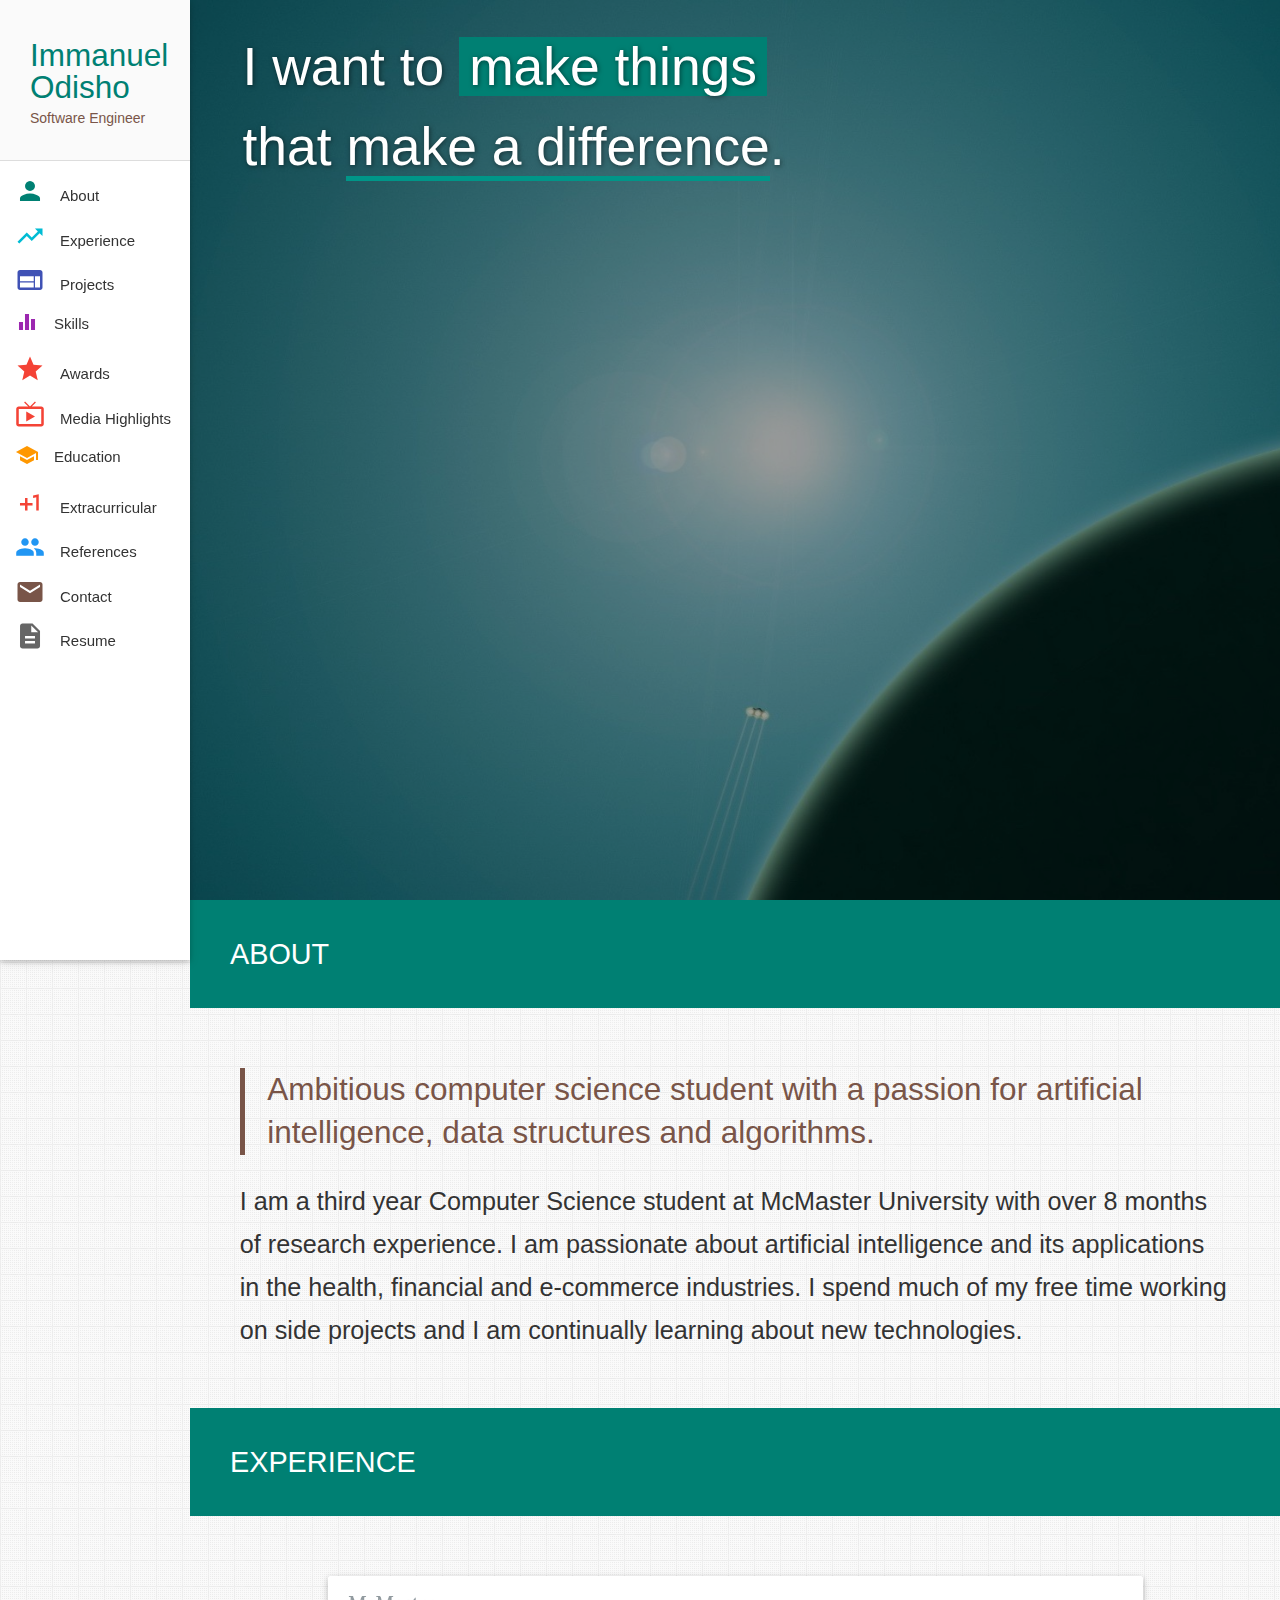
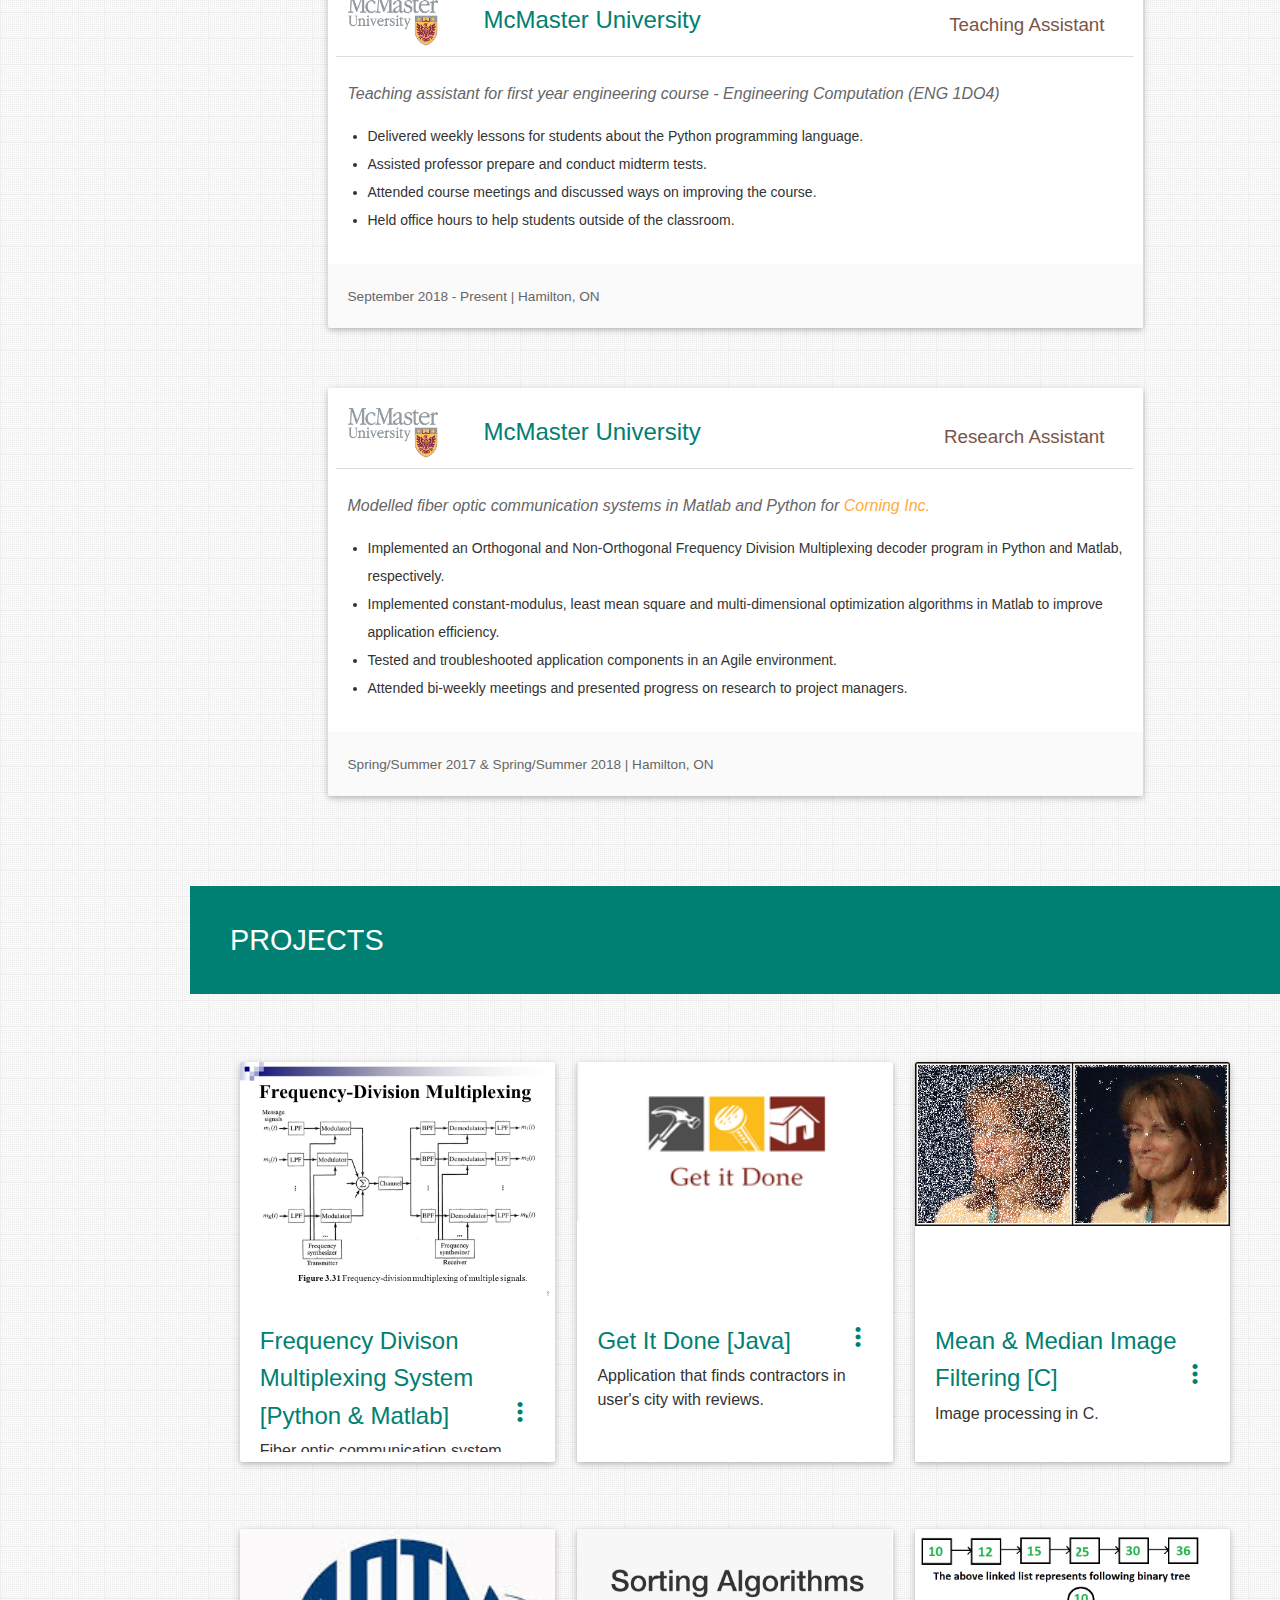
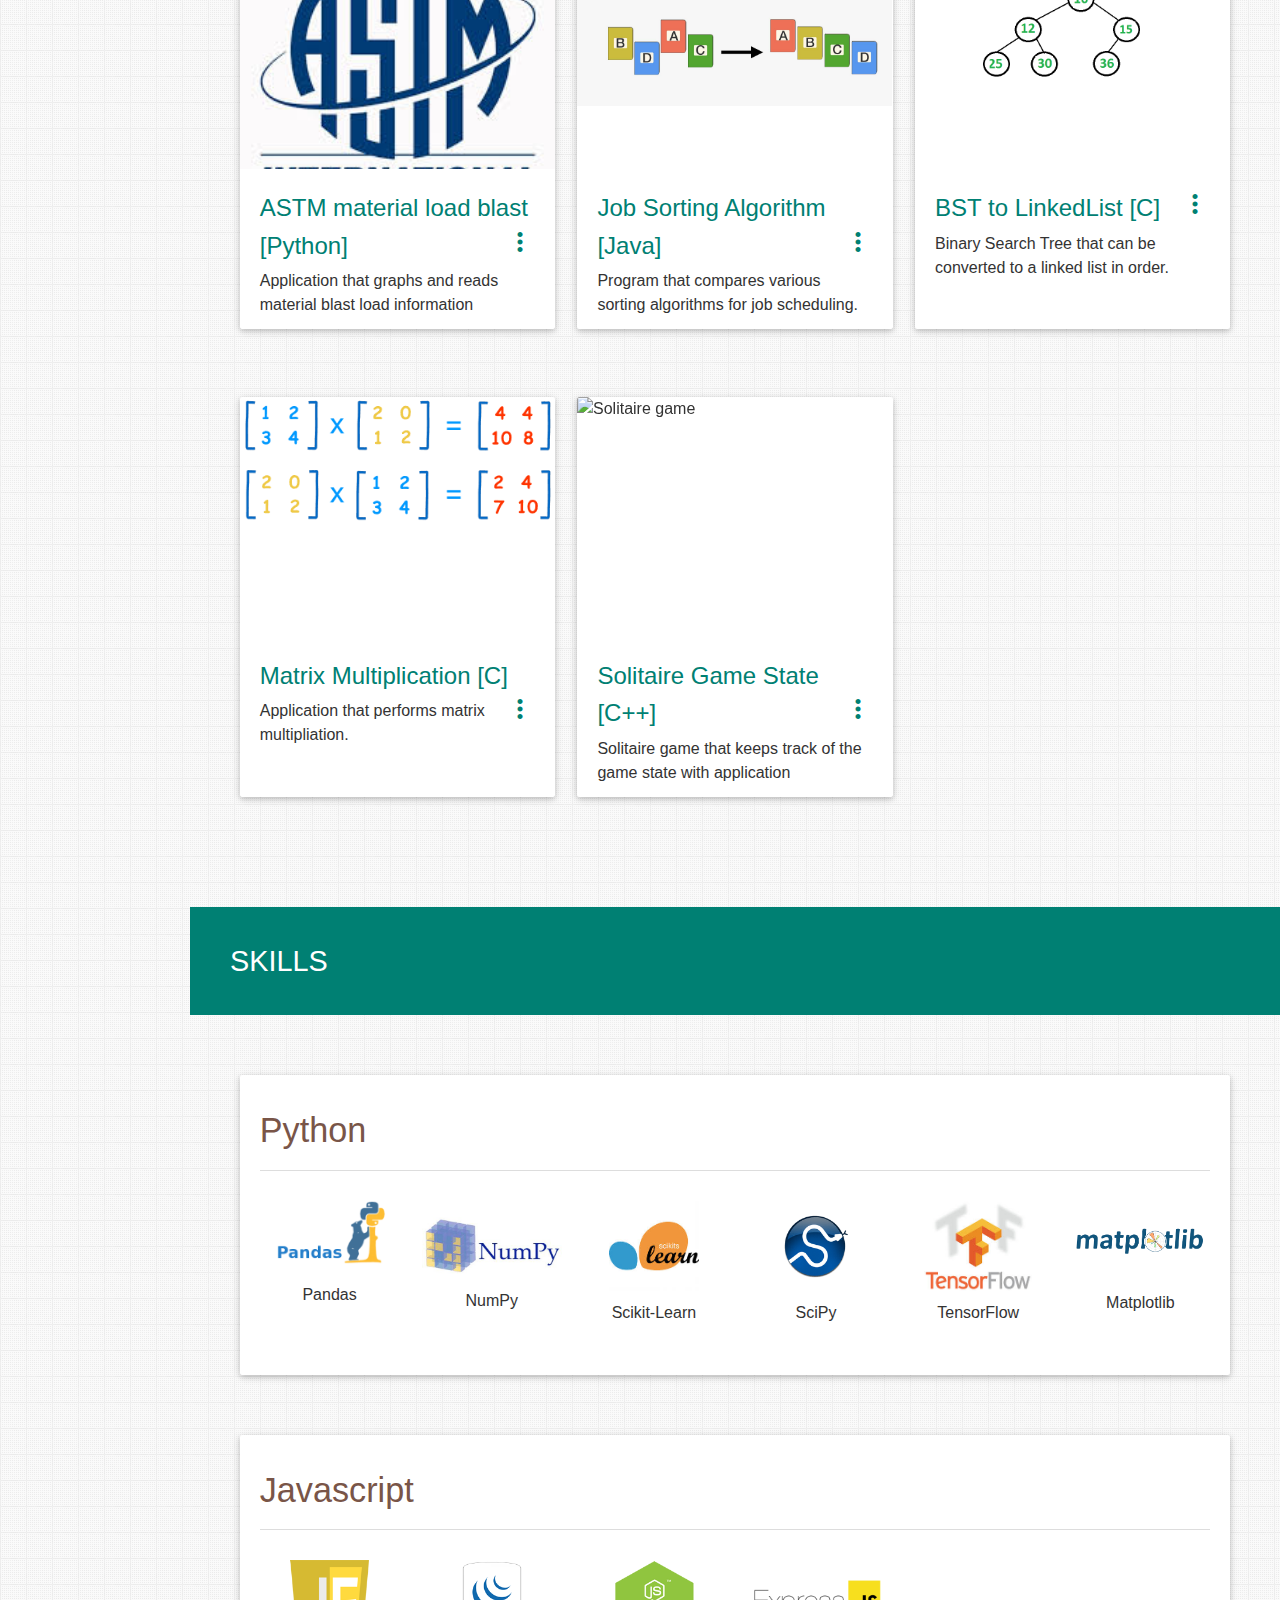
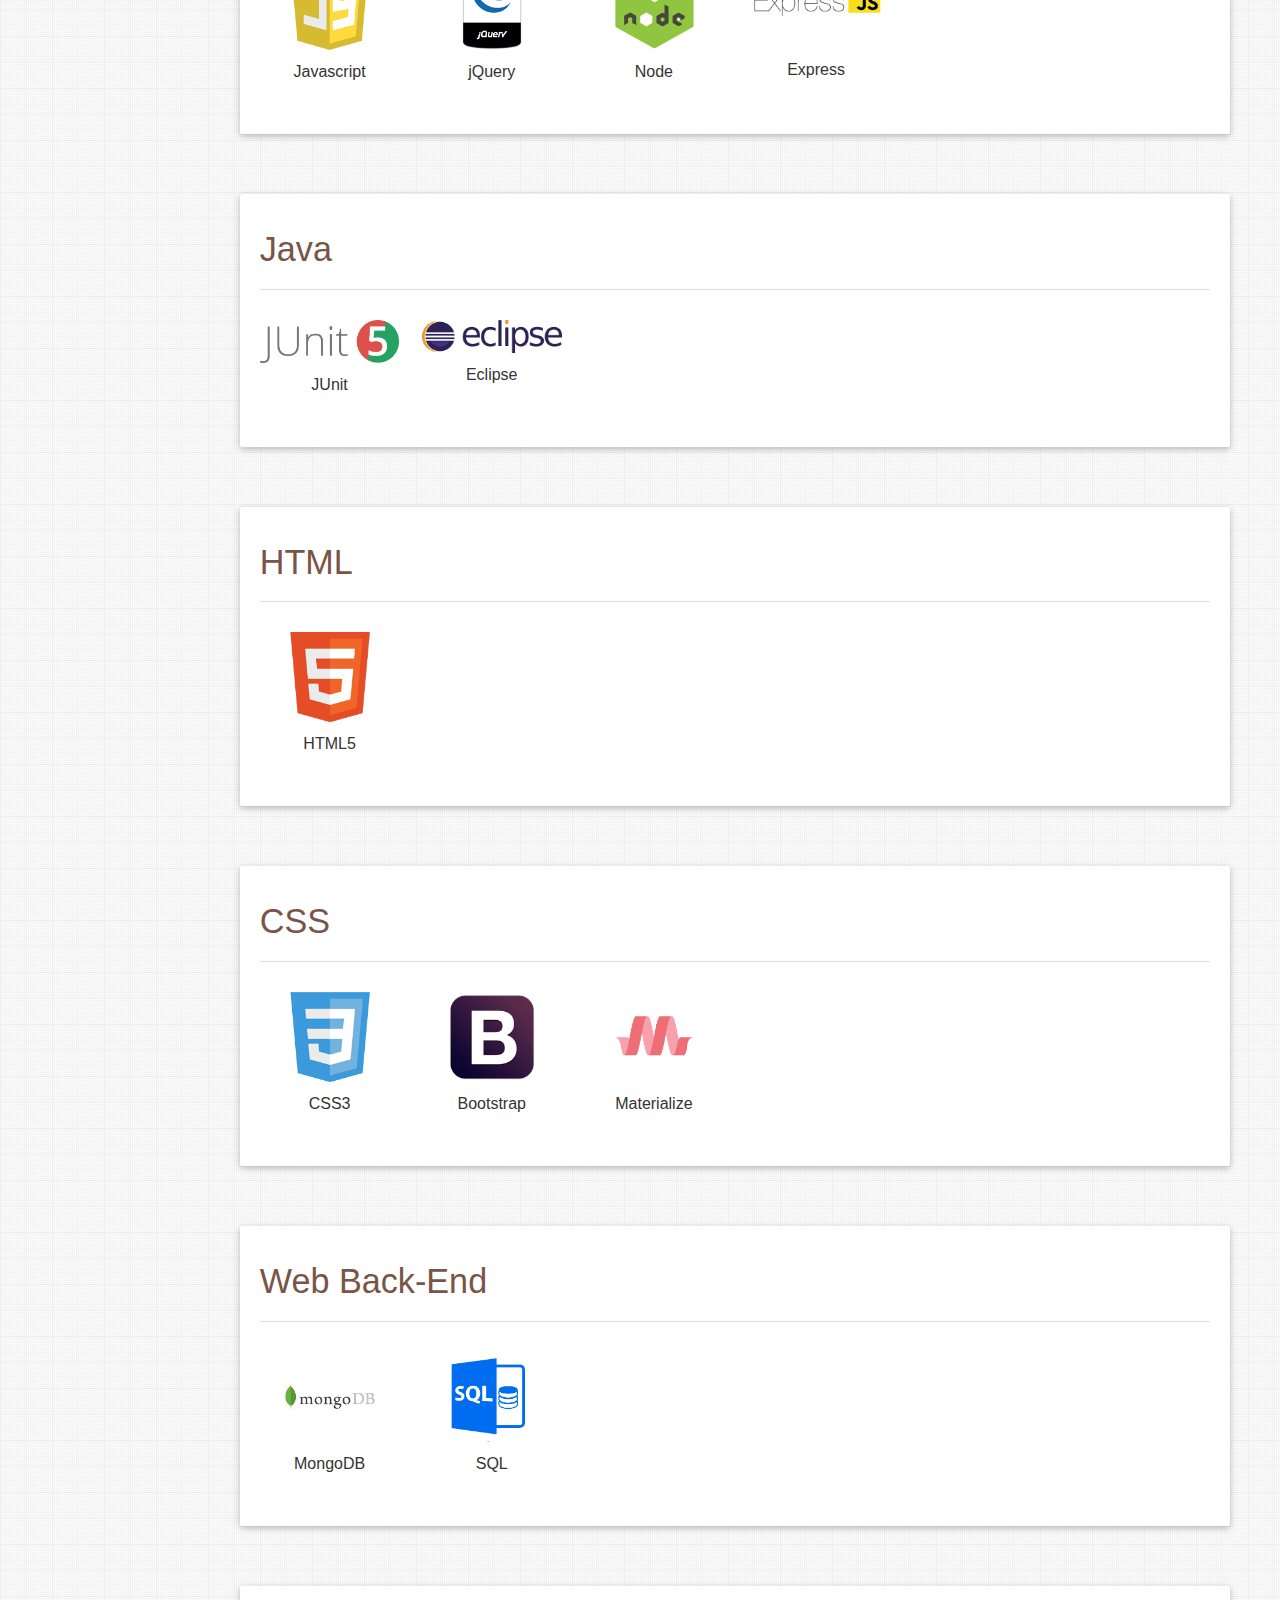
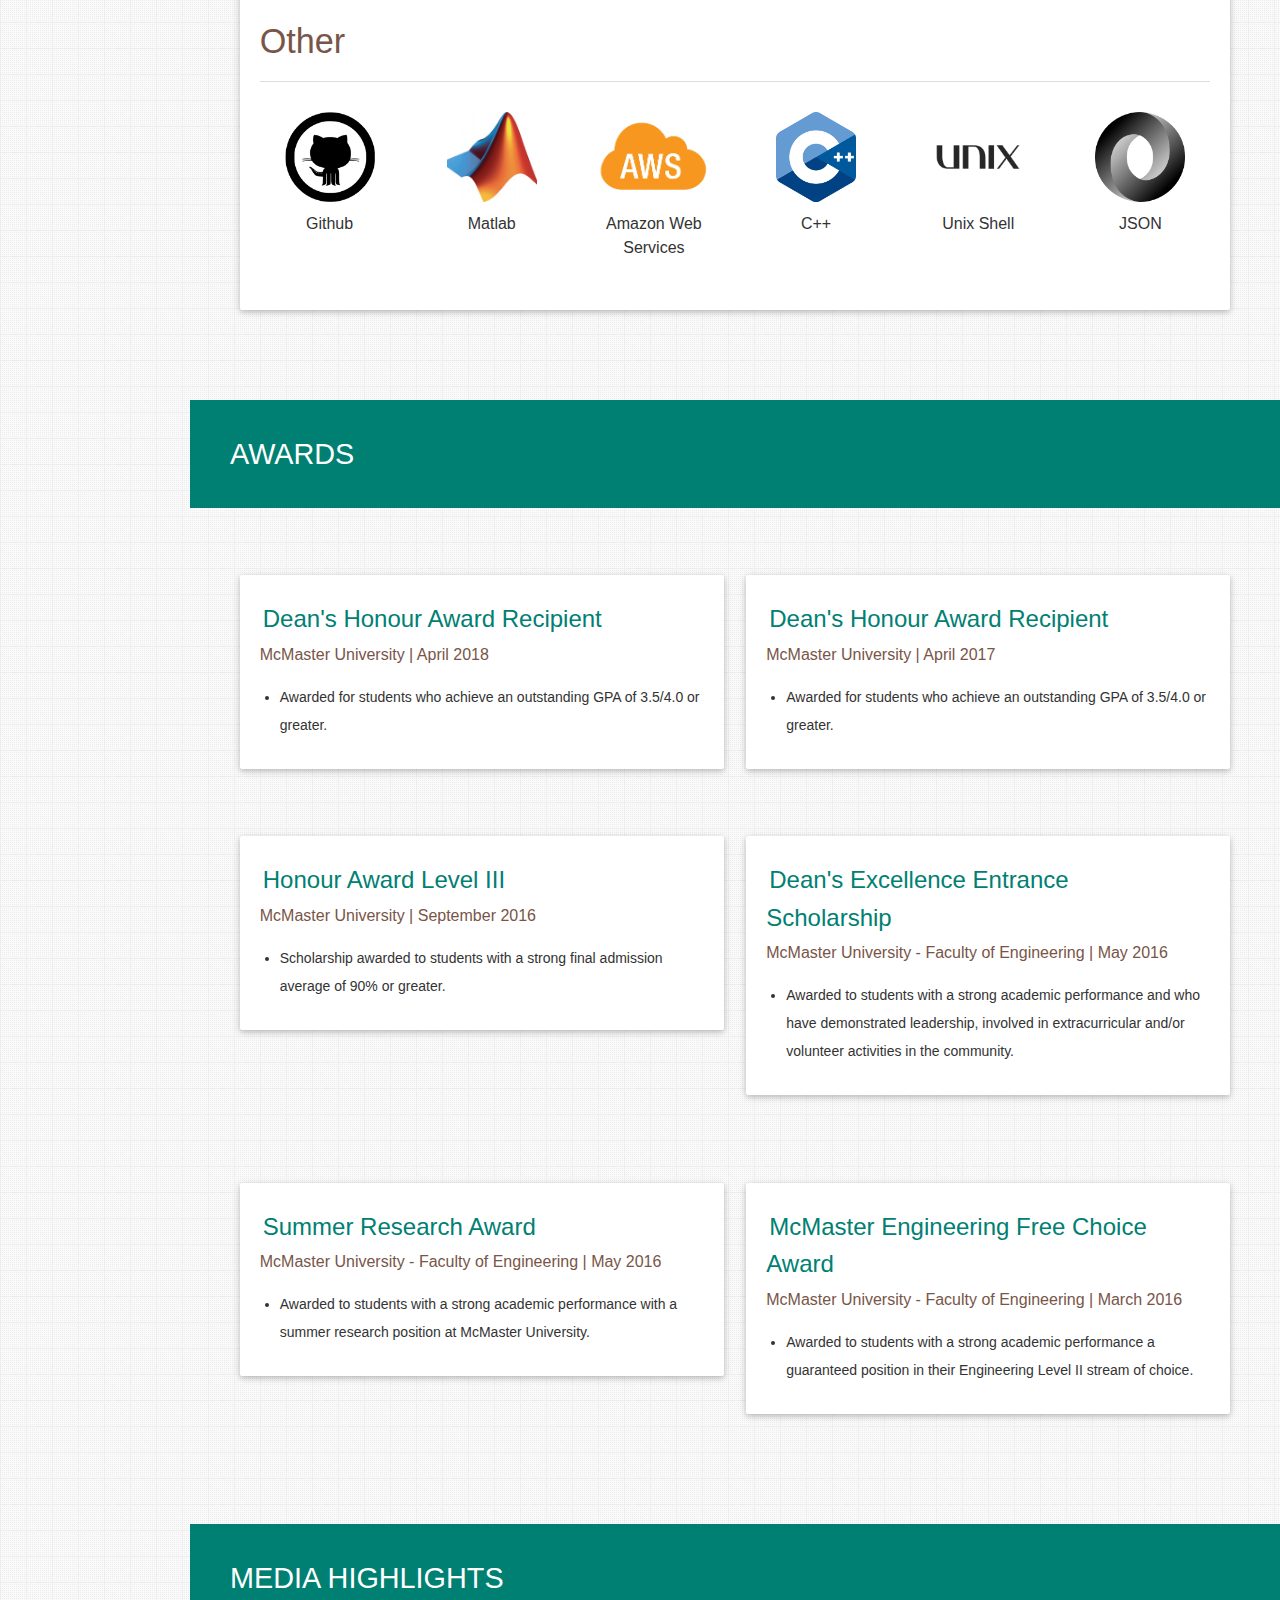
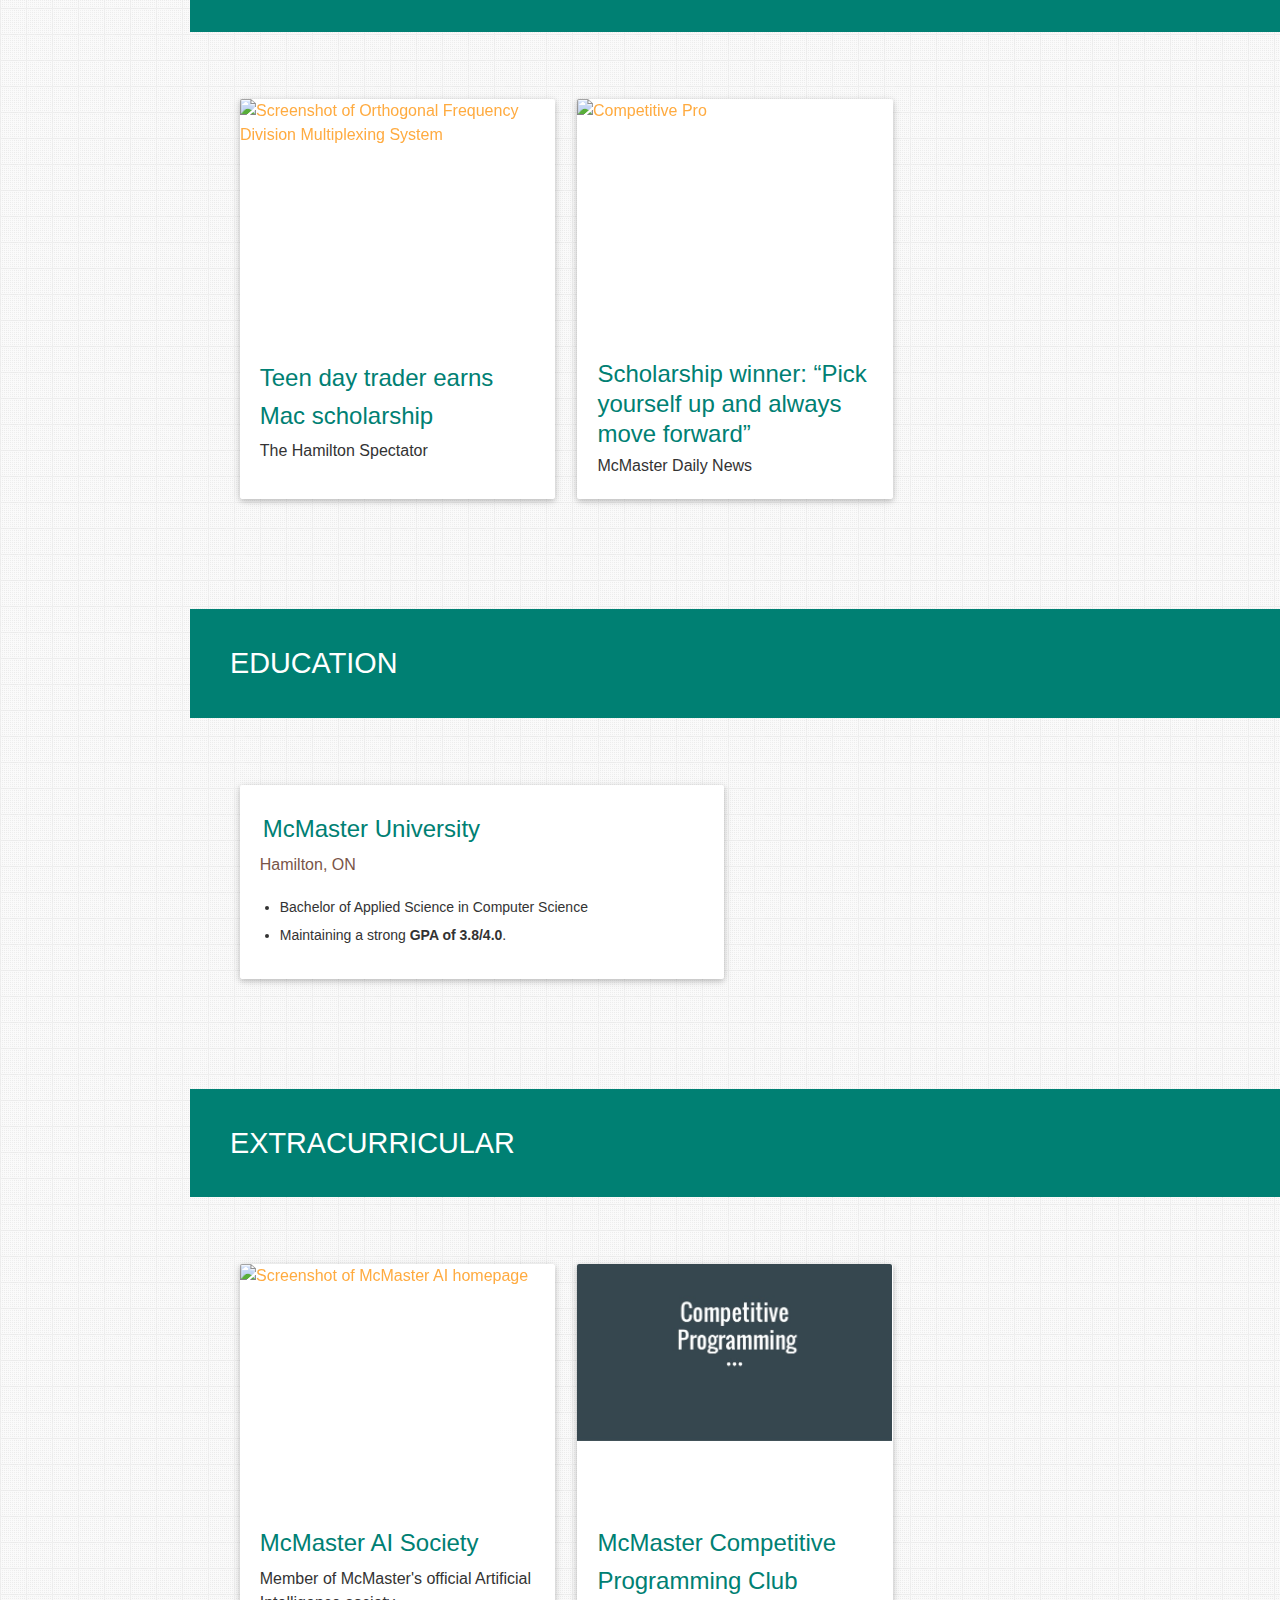
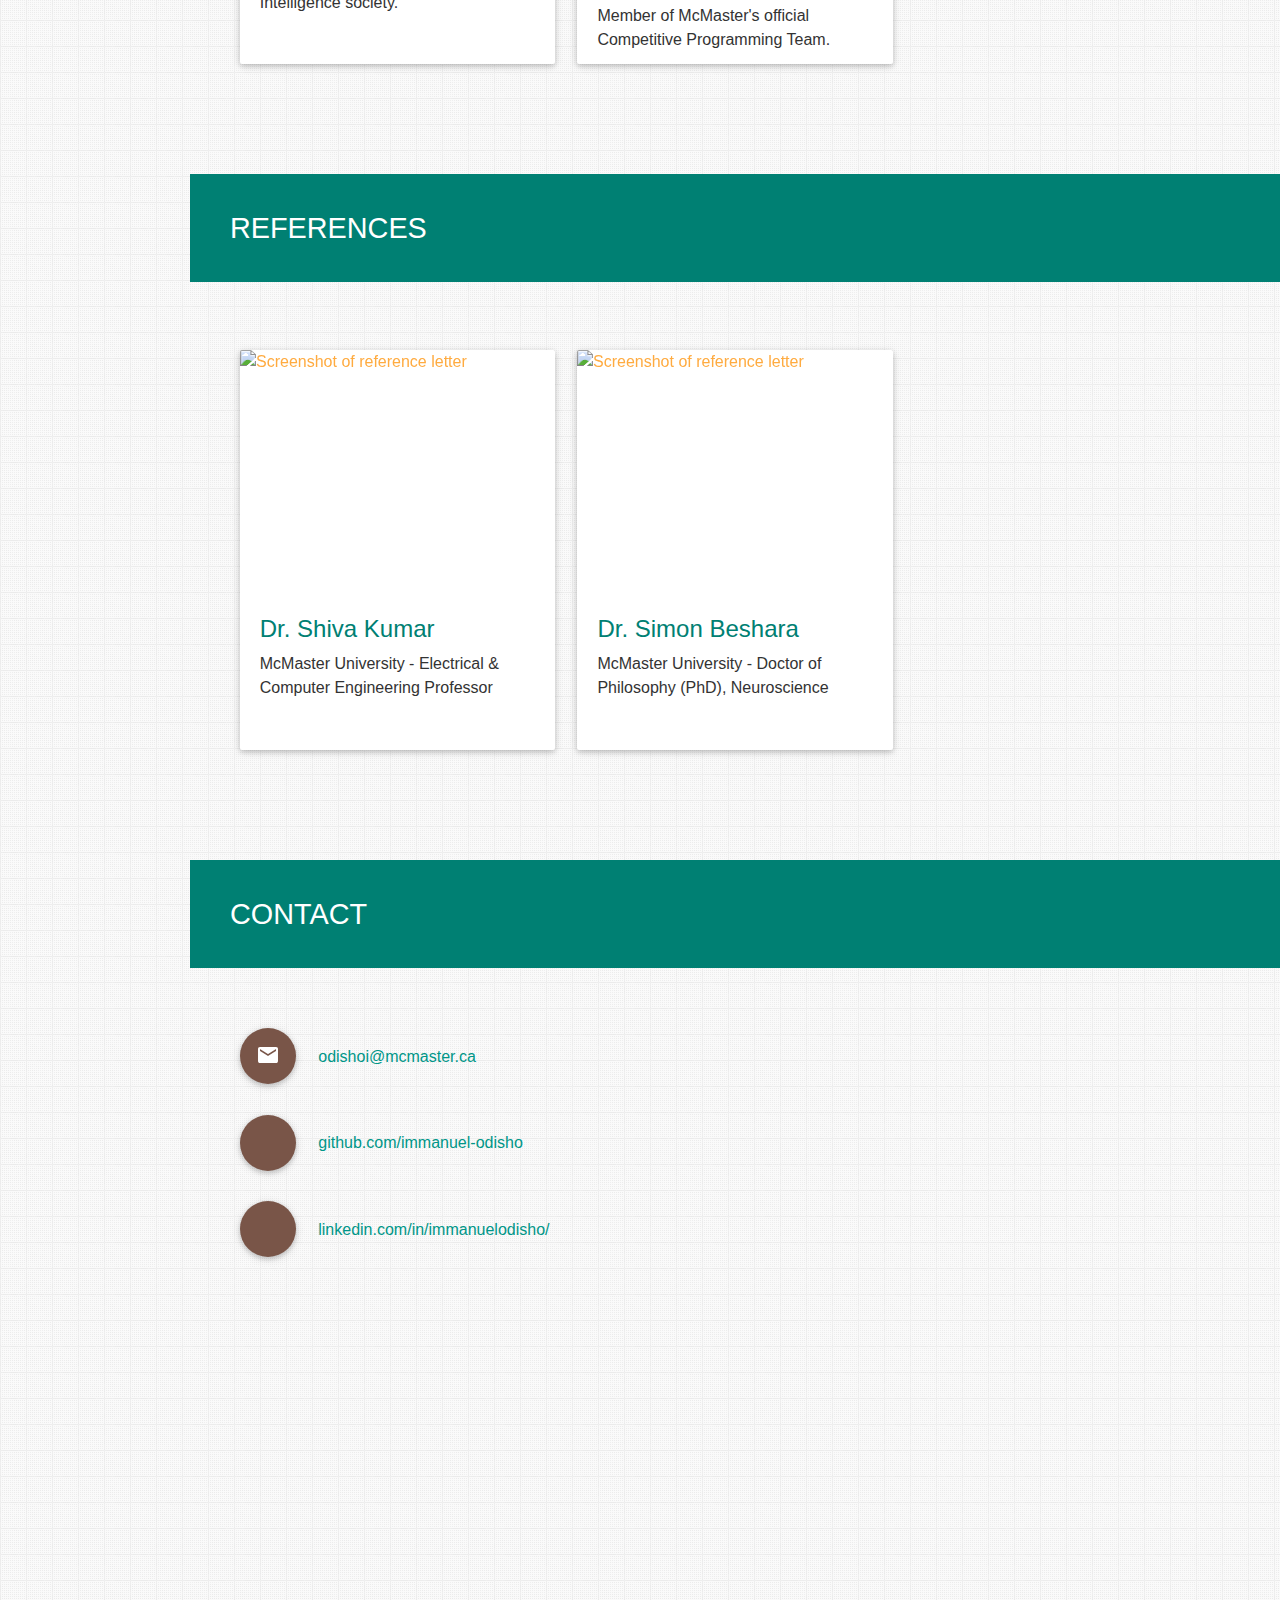
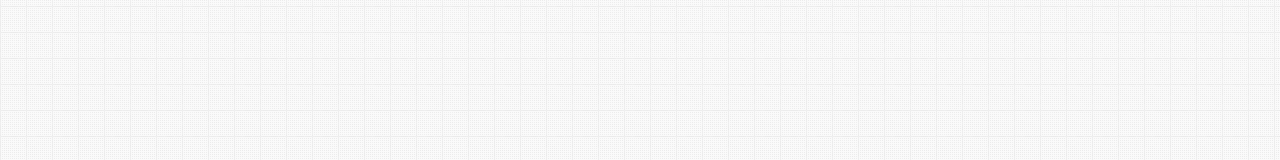
==== commit b2870c1d: "Update index.html" ====
--- a/index.html
+++ b/index.html
@@ -60,7 +60,7 @@
         <li class="bold"><a aria-label="Navigate to the extracurricular section" href="#extracurricular" class="waves-effect waves-dark"><i class="material-icons small">plus_one</i><span>Extracurricular</span></a></li>
         <li class="bold"><a aria-label="Navigate to the references section" href="#references" class="waves-effect waves-dark blue-text"><i class="material-icons small">people</i><span>References</span></a></li>
         <li class="bold"><a aria-label="Navigate to the Contact section" href="#contact" class="waves-effect waves-dark brown-text"><i class="material-icons small">email</i><span>Contact</span></a></li>
-        <li class="bold"><a aria-label="Open Immanuel's Resume" href="https://drive.google.com/file/d/1s-PzERM3jp0JkpA1hISh7Tmk9NSfFi2f/view?usp=sharing" class="waves-effect waves-dark grey-text"><i class="material-icons small">description</i><span>Resume</span></a></li>
+        <li class="bold"><a aria-label="Open Immanuel's Resume" href="https://drive.google.com/file/d/1Aqp8Nbj90YHOdrO3Jt0qPQh-LtTSHjSW/view?usp=sharing" class="waves-effect waves-dark grey-text"><i class="material-icons small">description</i><span>Resume</span></a></li>
       </ul>
     </nav>
     <!-- Main Content-->
@@ -132,7 +132,7 @@
               <div class="card medium">
                 <div class="card-image waves-effect waves-block waves-light"><img alt="Screenshot of Orthogonal Frequency Division Multiplexing System" src="./static/img/ofdm.jpg" class="activator"></div>
                 <div class="card-content"><span class="card-title activator teal-text hoverline">Frequency Divison Multiplexing System [Python & Matlab]<i class="material-icons small right">more_vert</i></span>
-                  <p>Fiber optic communication system (propietary code, see reference). </p>
+                  <p>Fiber optic communication system (proprietary code, see reference). </p>
                 </div>
                 <div class="card-reveal"><span class="card-title brown-text">Accomplishments<i class="material-icons small right">close</i></span>
                   <ul>
@@ -140,7 +140,7 @@
                     <li><strong>Added laser phase noise and viterbi equalizer algorithm for multiple subcarriers</strong></li>
                     <li>Implemented adaptive phase rotation with polarization exchange<strong></strong></li>
                   </ul>
-                  <div class="card-action"><a aria-label="Visit the GitHub repo for Code Island project" href="#references" target="_blank" data-position="top" data-tooltip="Propietary - See Dr. Shiva Kumar reference" class="btn-floating btn-large waves-effect waves-light brown tooltipped"><i class="material-icons small">launch</i></a></div>
+                  <div class="card-action"><a aria-label="Visit the GitHub repo for Code Island project" href="#references" target="_blank" data-position="top" data-tooltip="Proprietary - See Dr. Shiva Kumar reference" class="btn-floating btn-large waves-effect waves-light brown tooltipped"><i class="material-icons small">launch</i></a></div>
                 </div>
               </div>
             </div>
@@ -547,4 +547,4 @@
     </script>
   
 
-</body></html>+</body></html>
--- a/static/css/style.css
+++ b/static/css/style.css
@@ -99,6 +99,7 @@
 	margin-top: 0;
 	padding: 30px 40px;
 	text-transform: uppercase;
+	font-size: 1.92rem;
 }
 .section {
 	padding-bottom: 30px;
@@ -337,8 +338,8 @@
 	}
 
 	nav.hide-on-large.only.trigger {
-		display: block;
-	  position: fixed;
+	  display: flex;
+	  flex: auto;
 	  top: 0;
 	  z-index: 2;
 	}
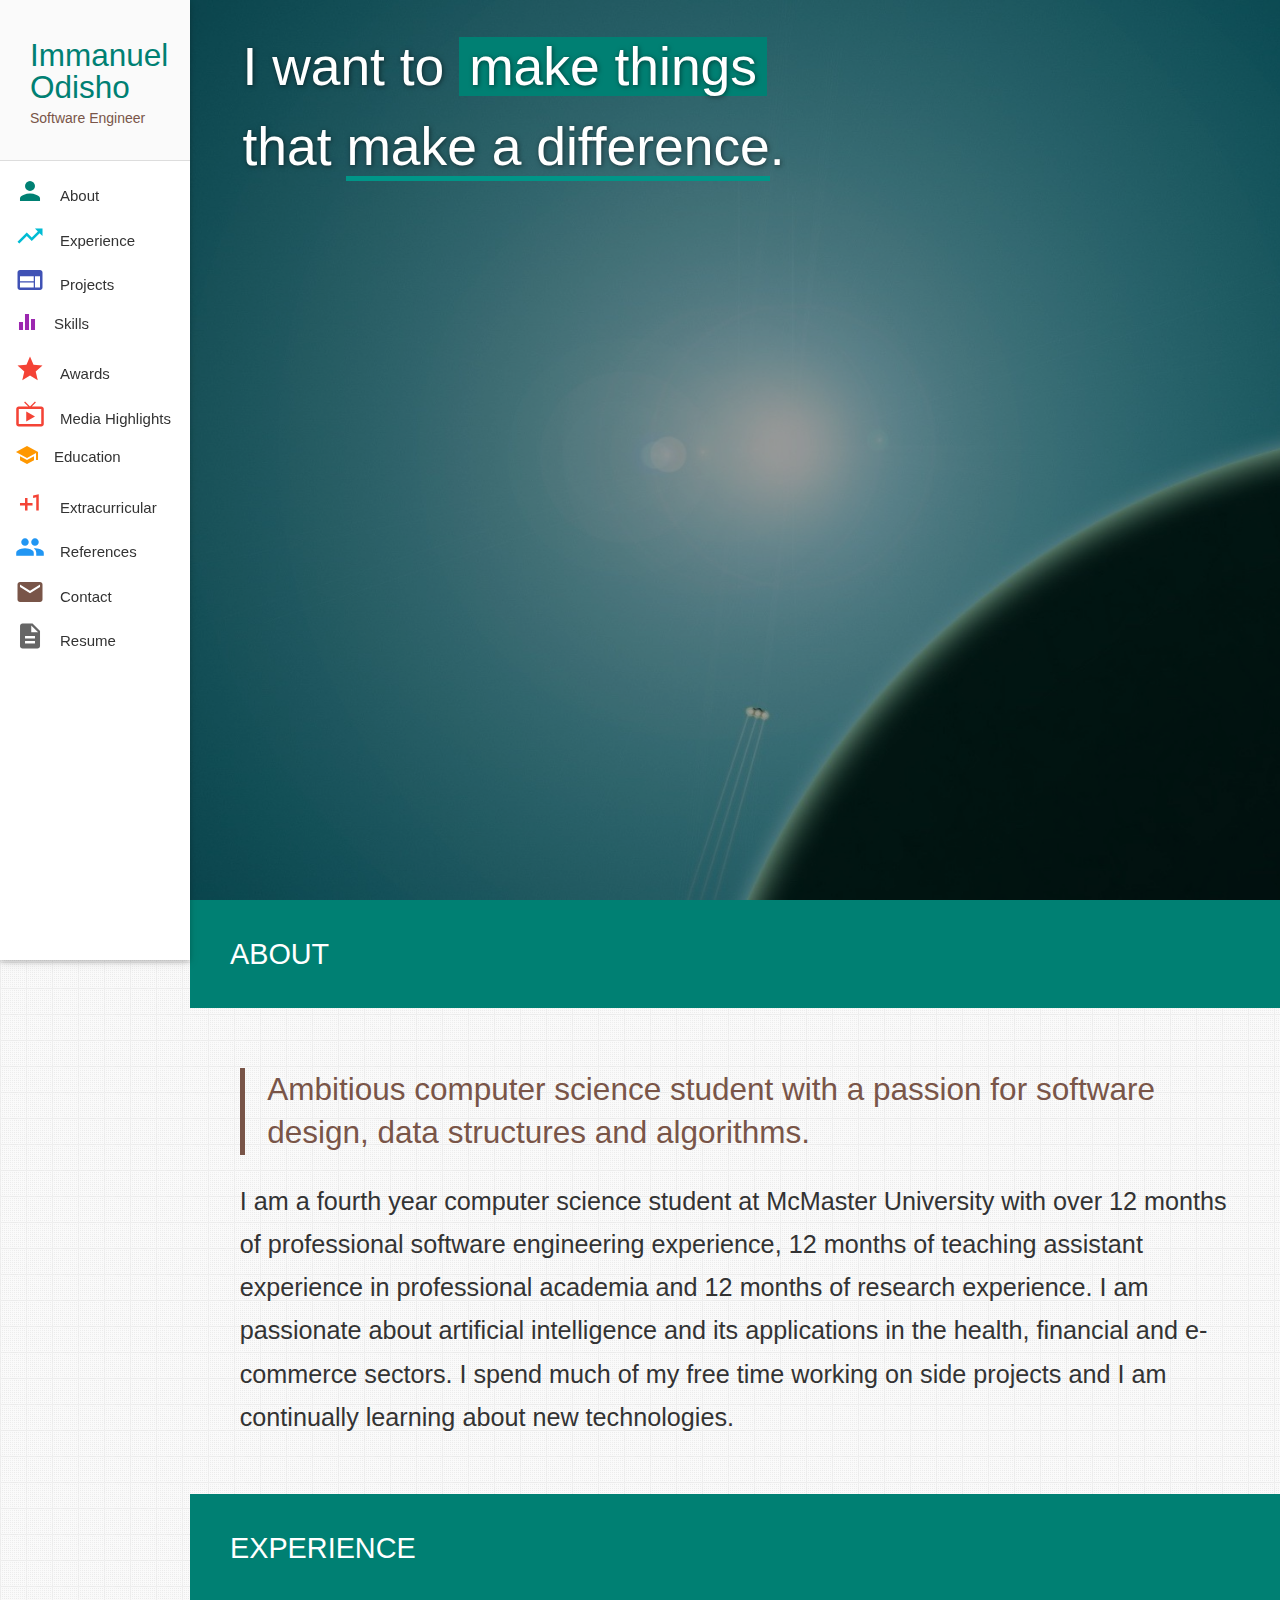
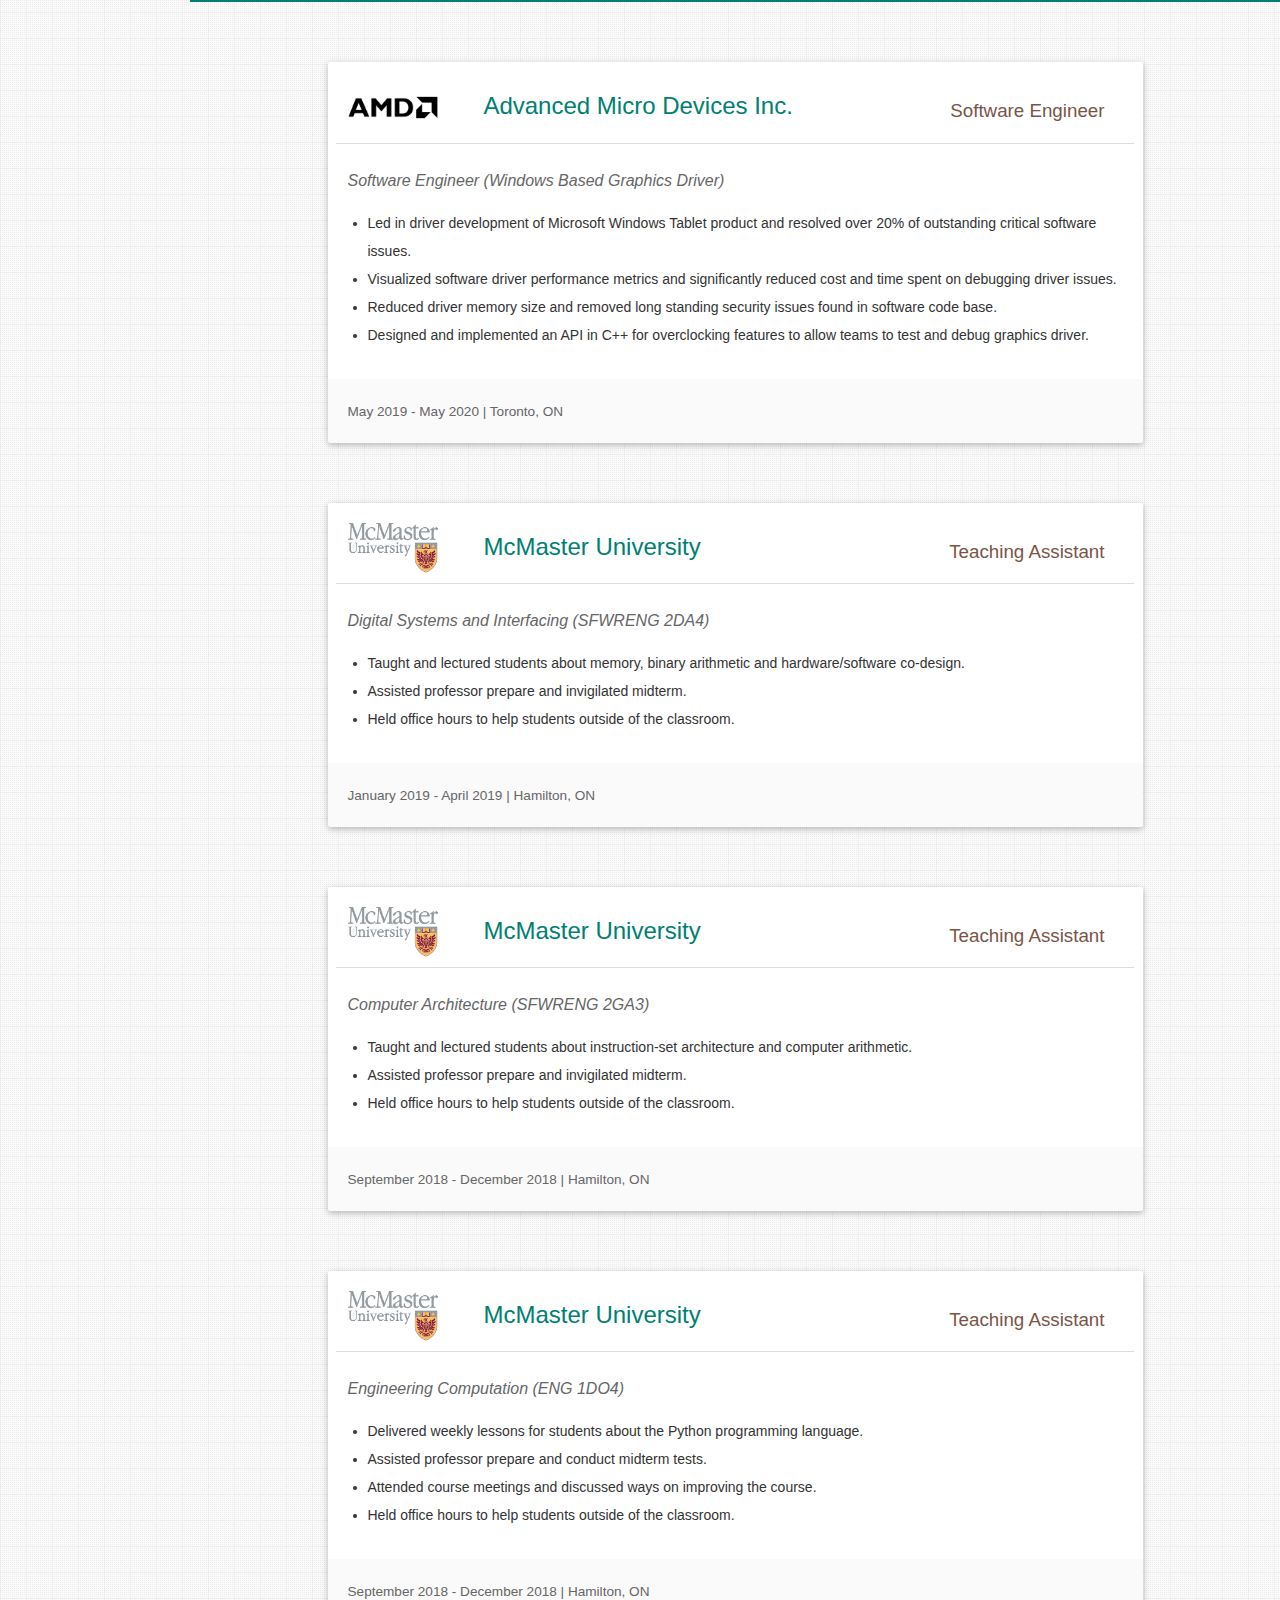
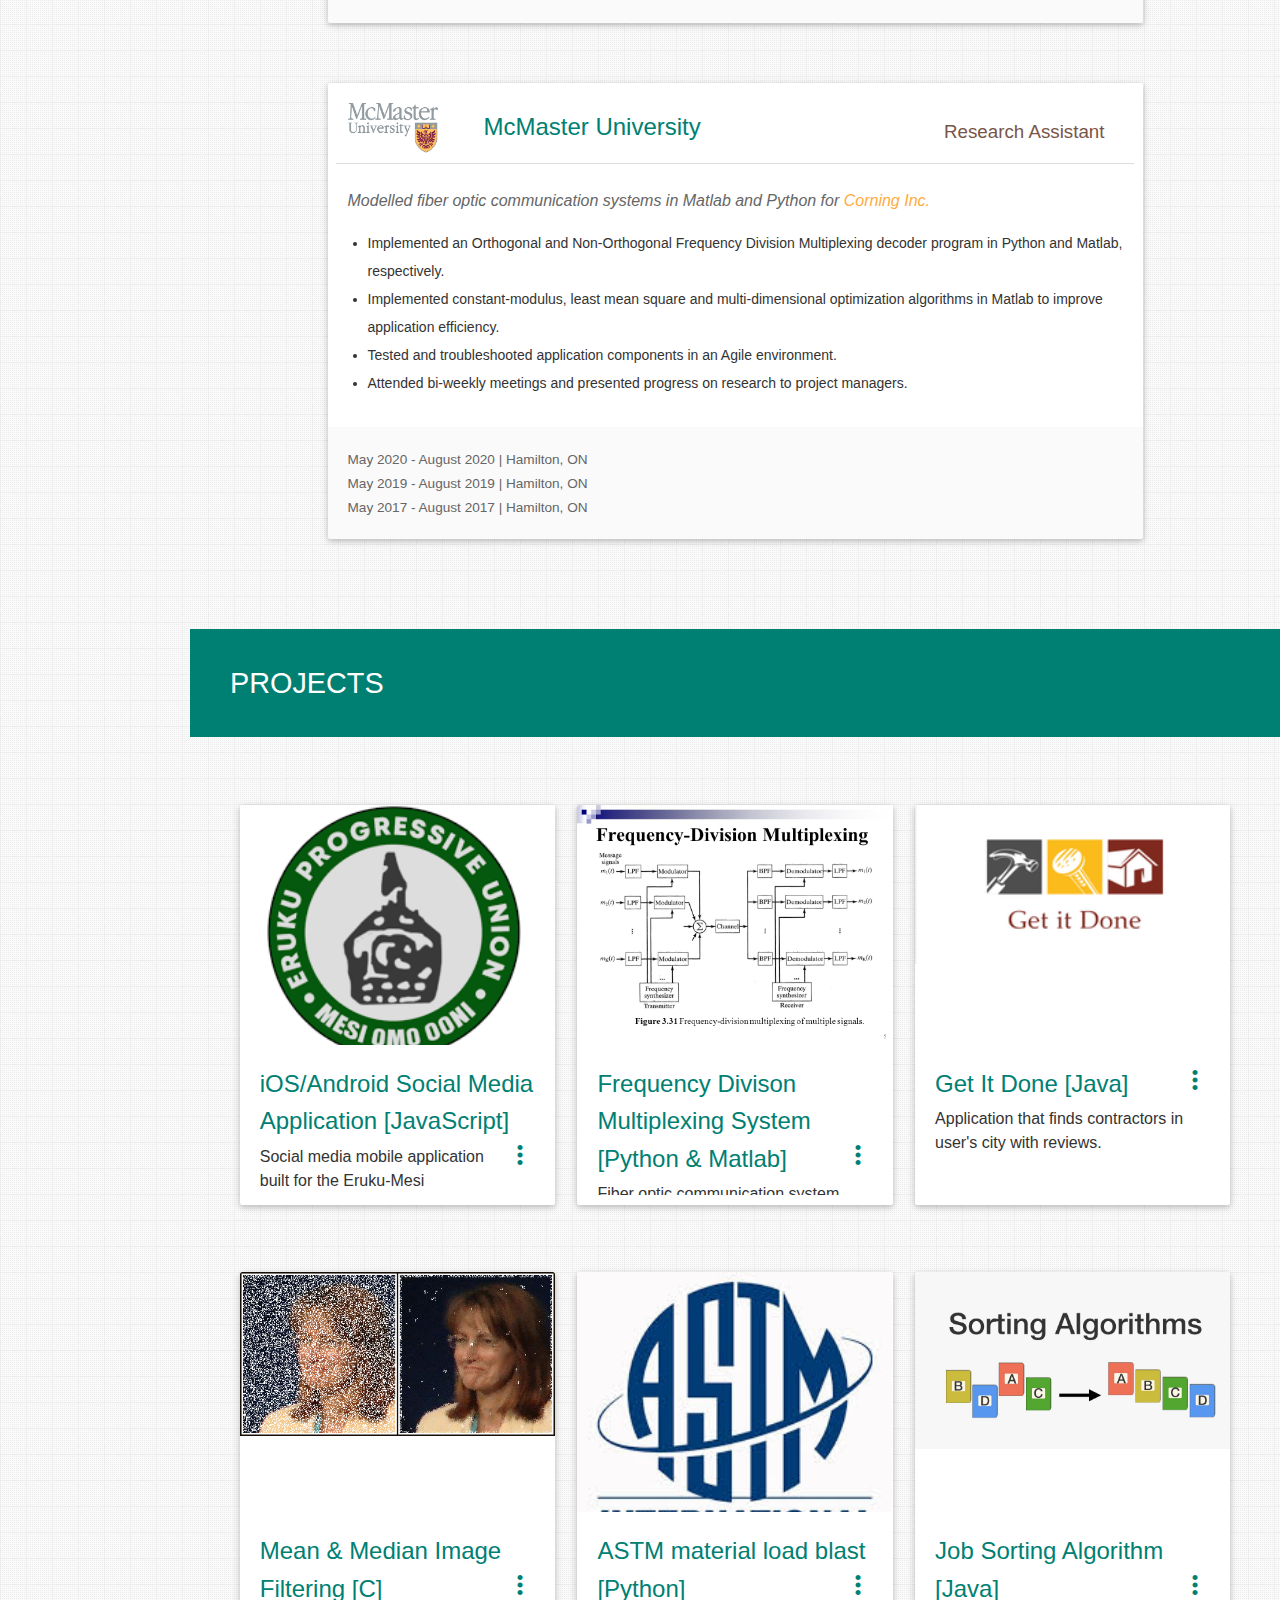
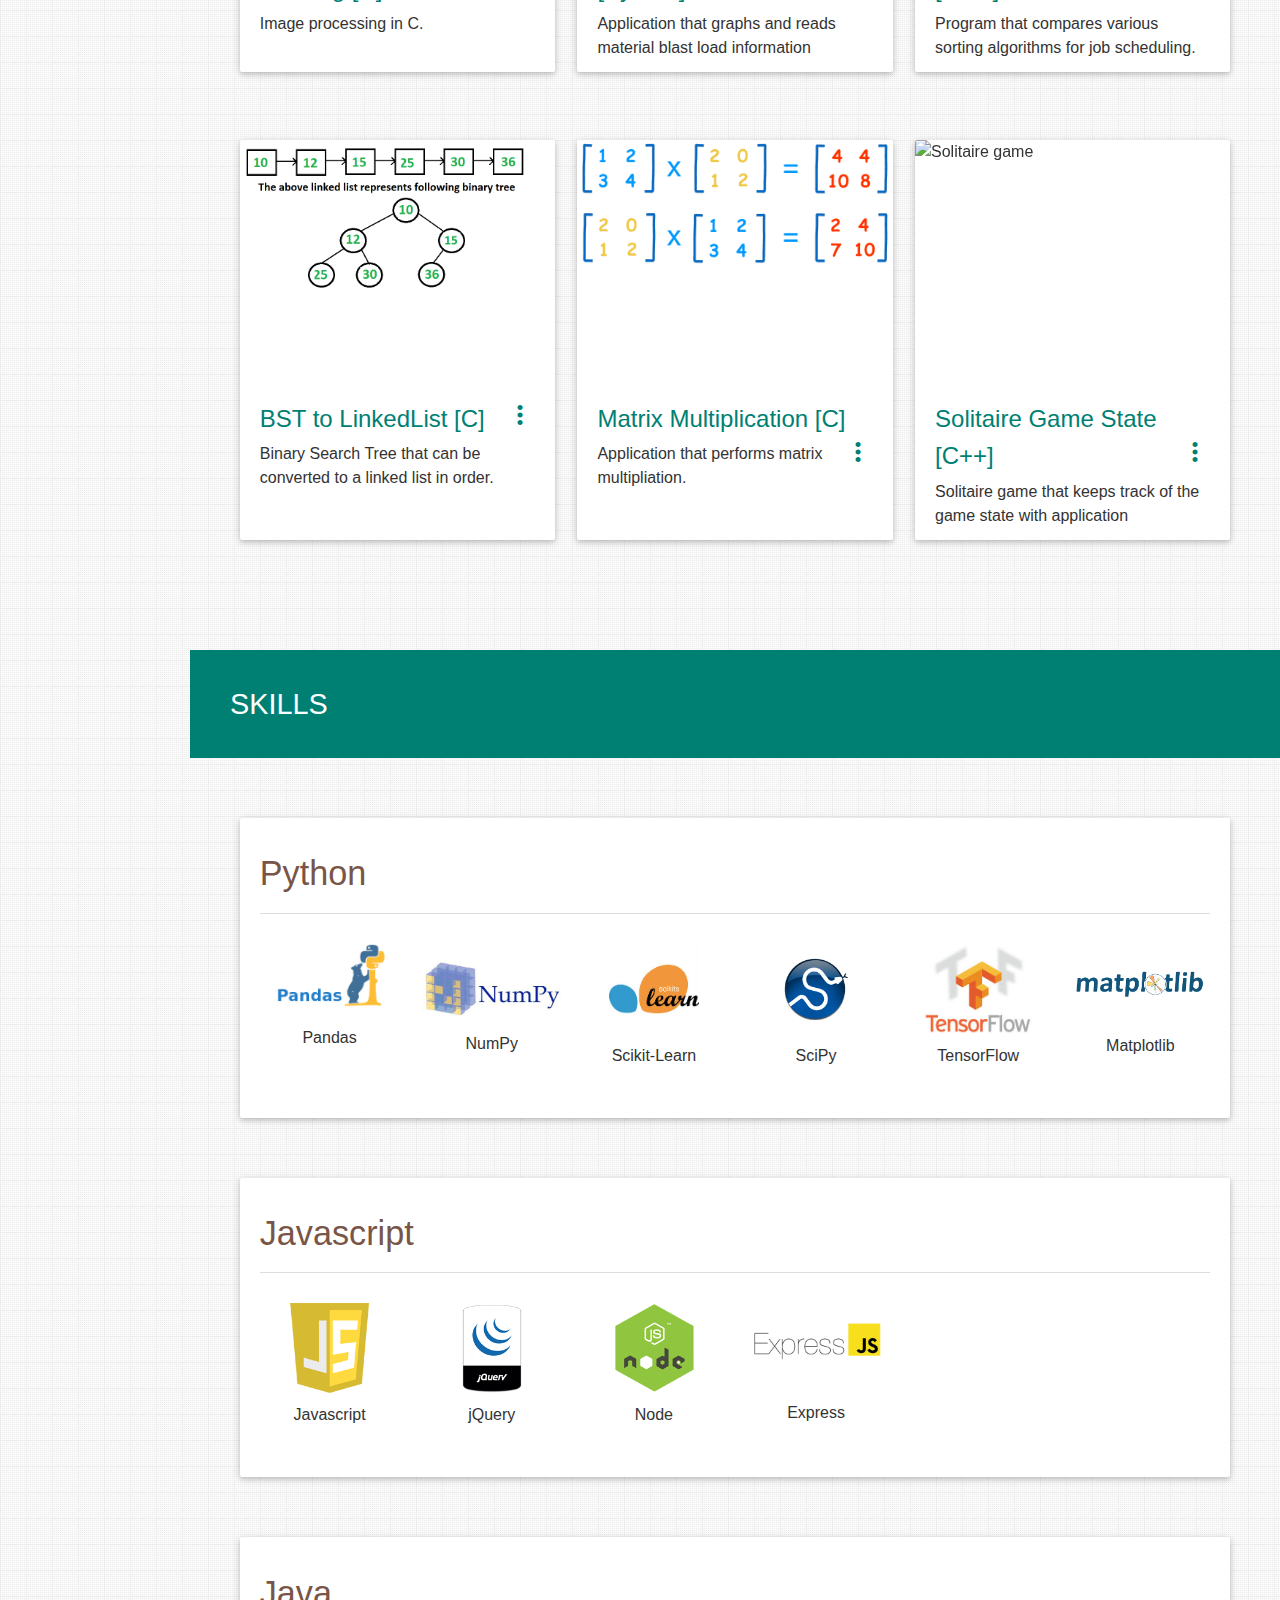
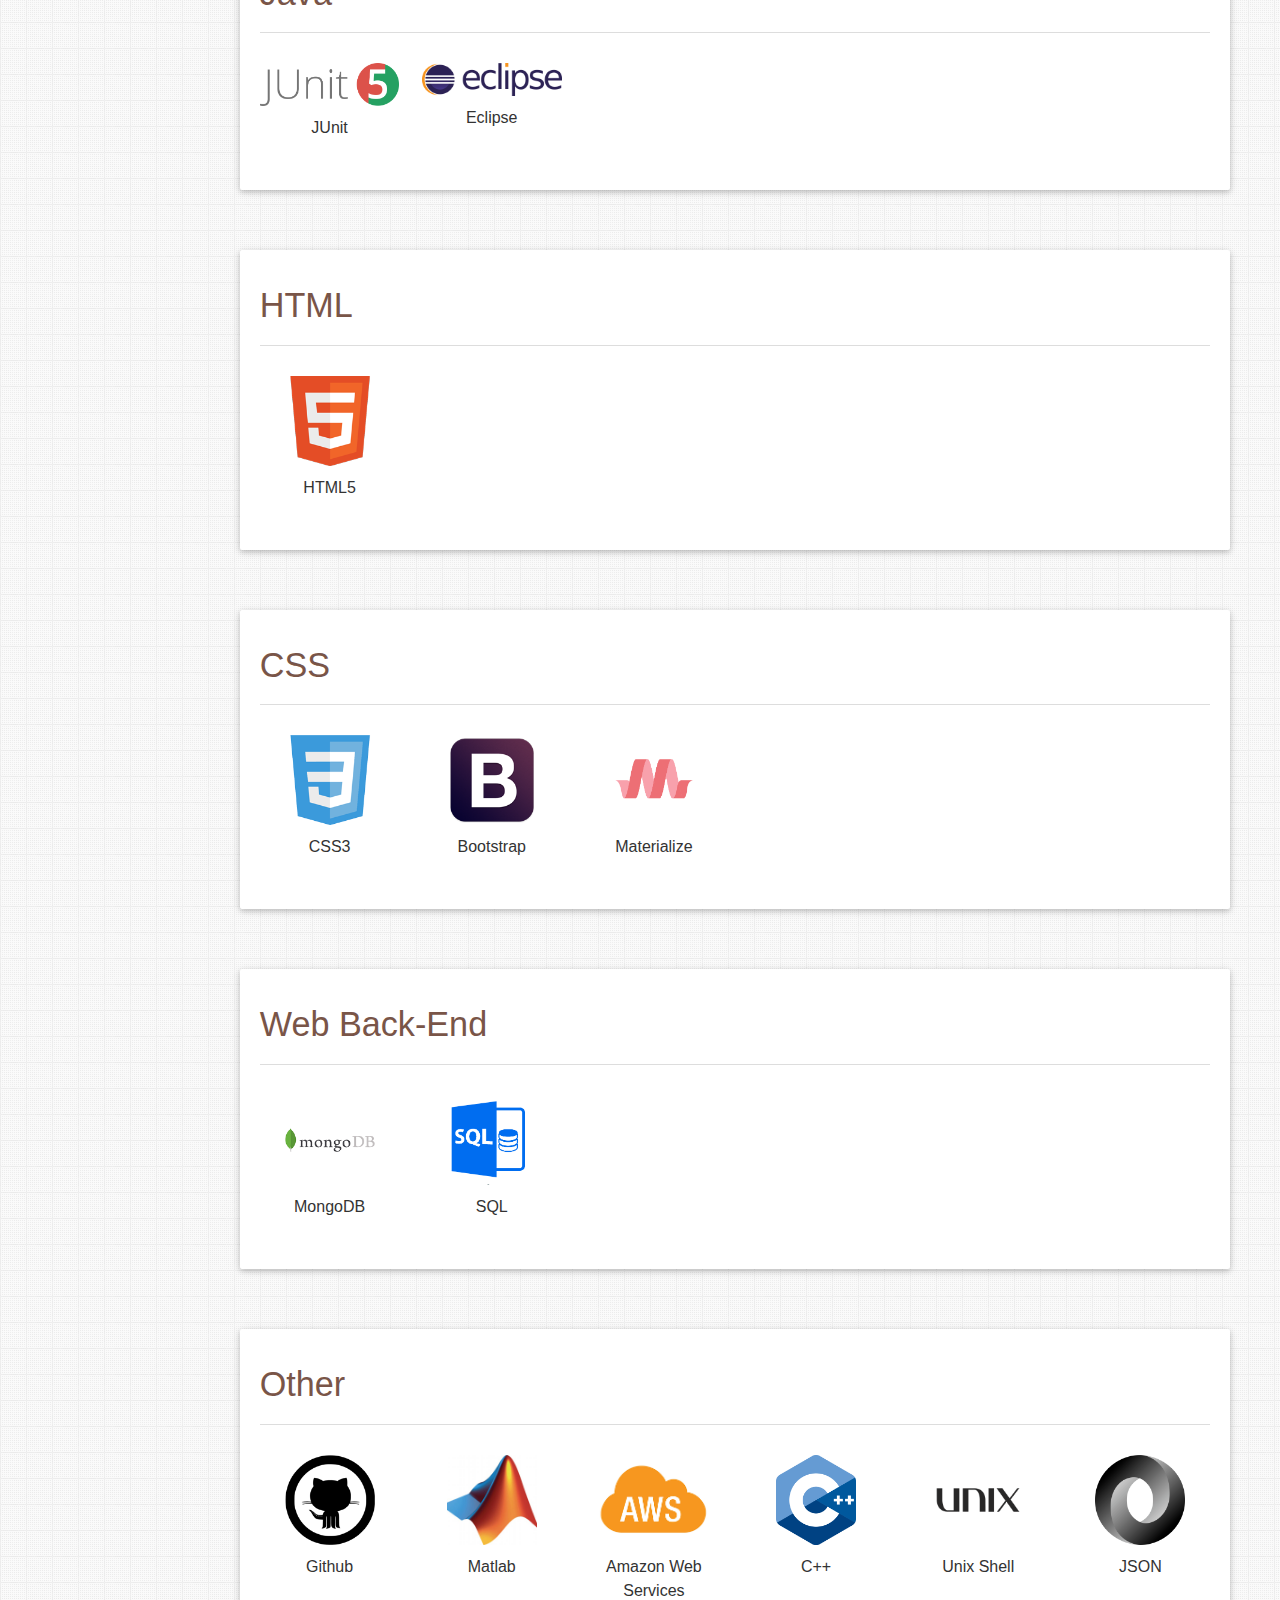
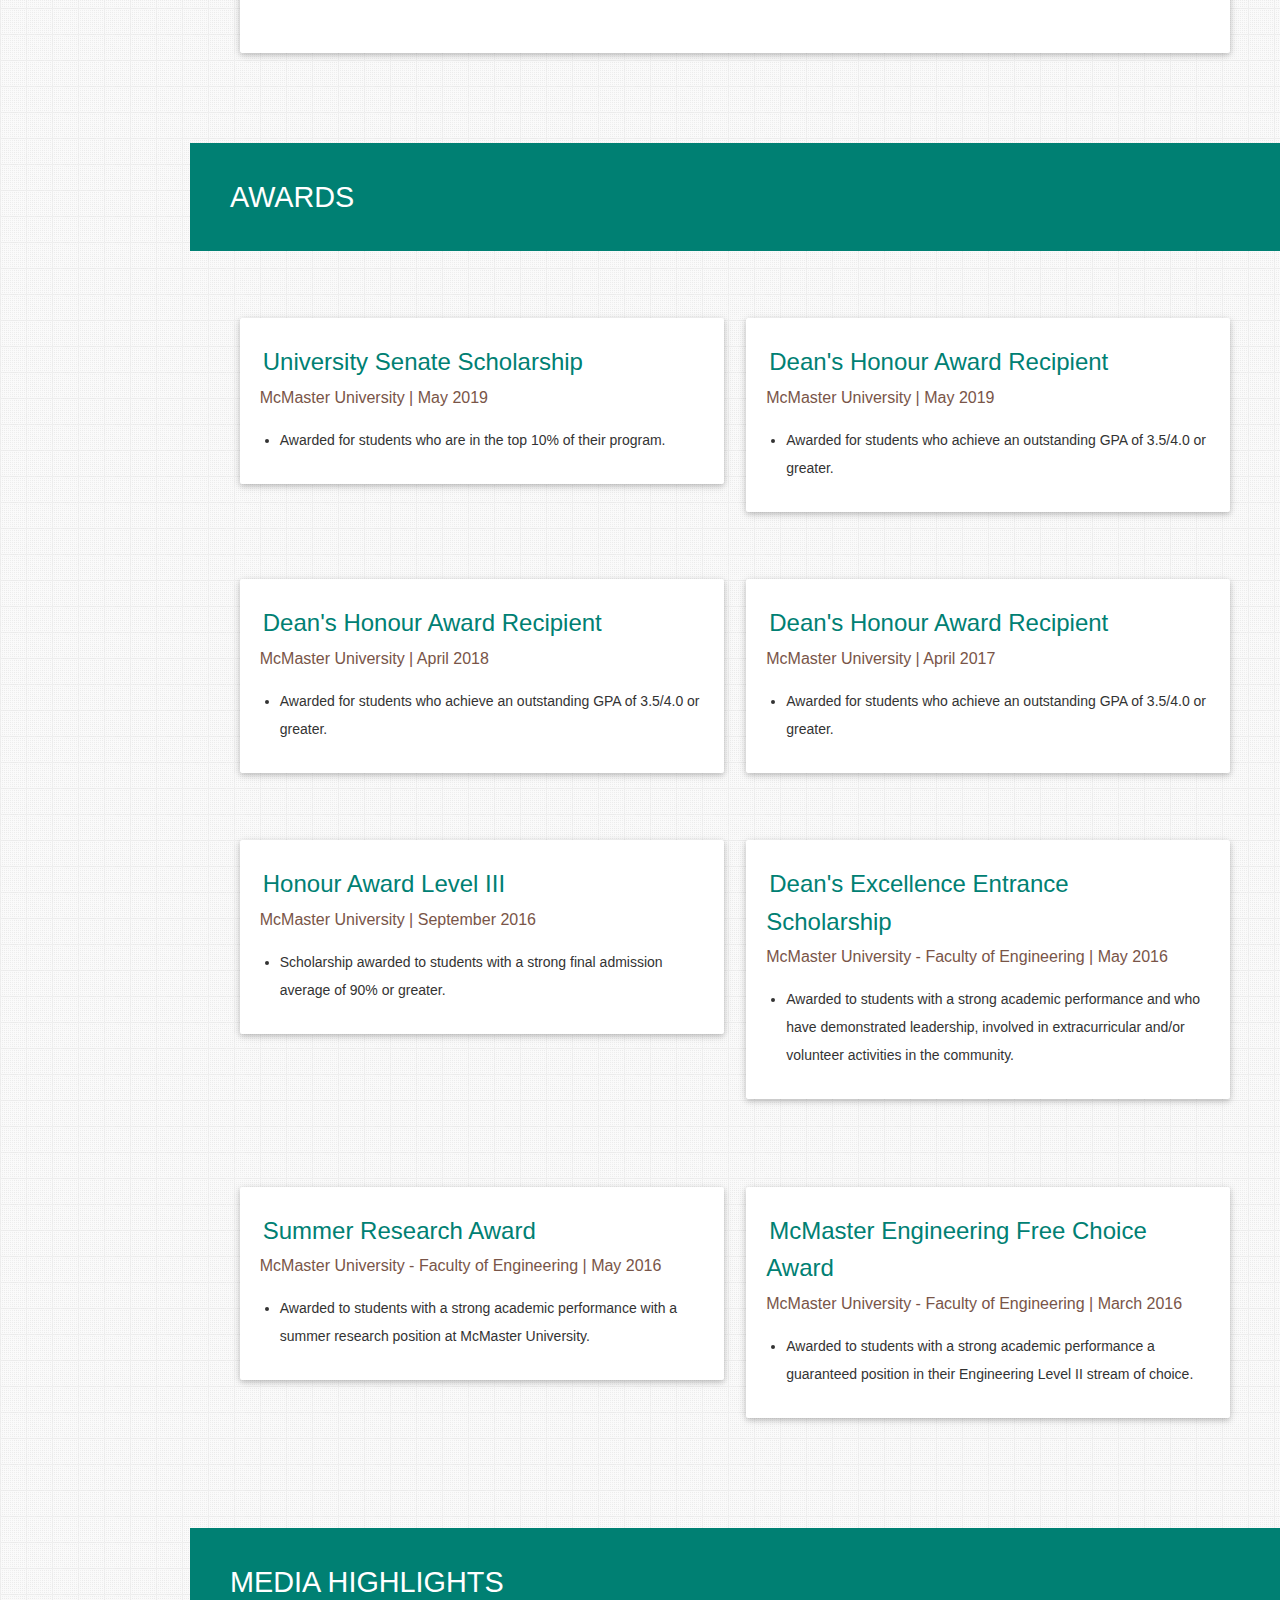
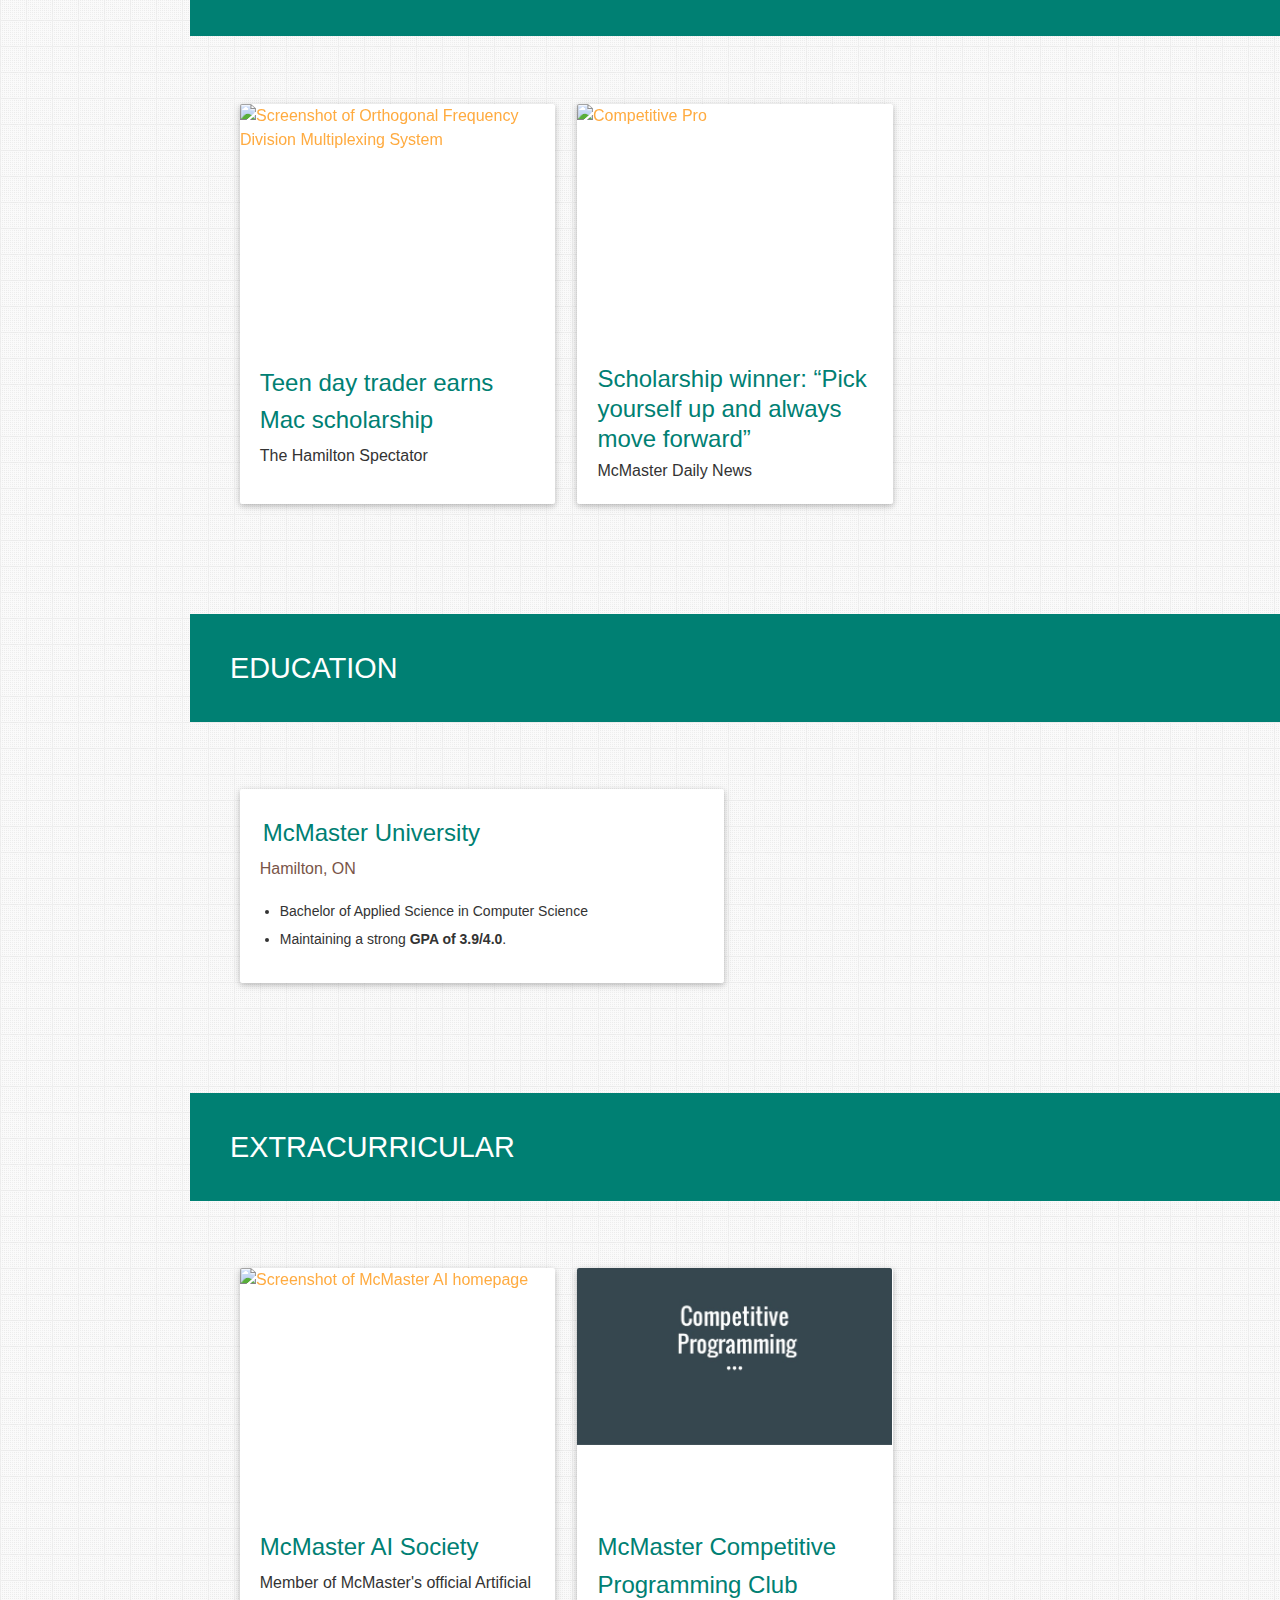
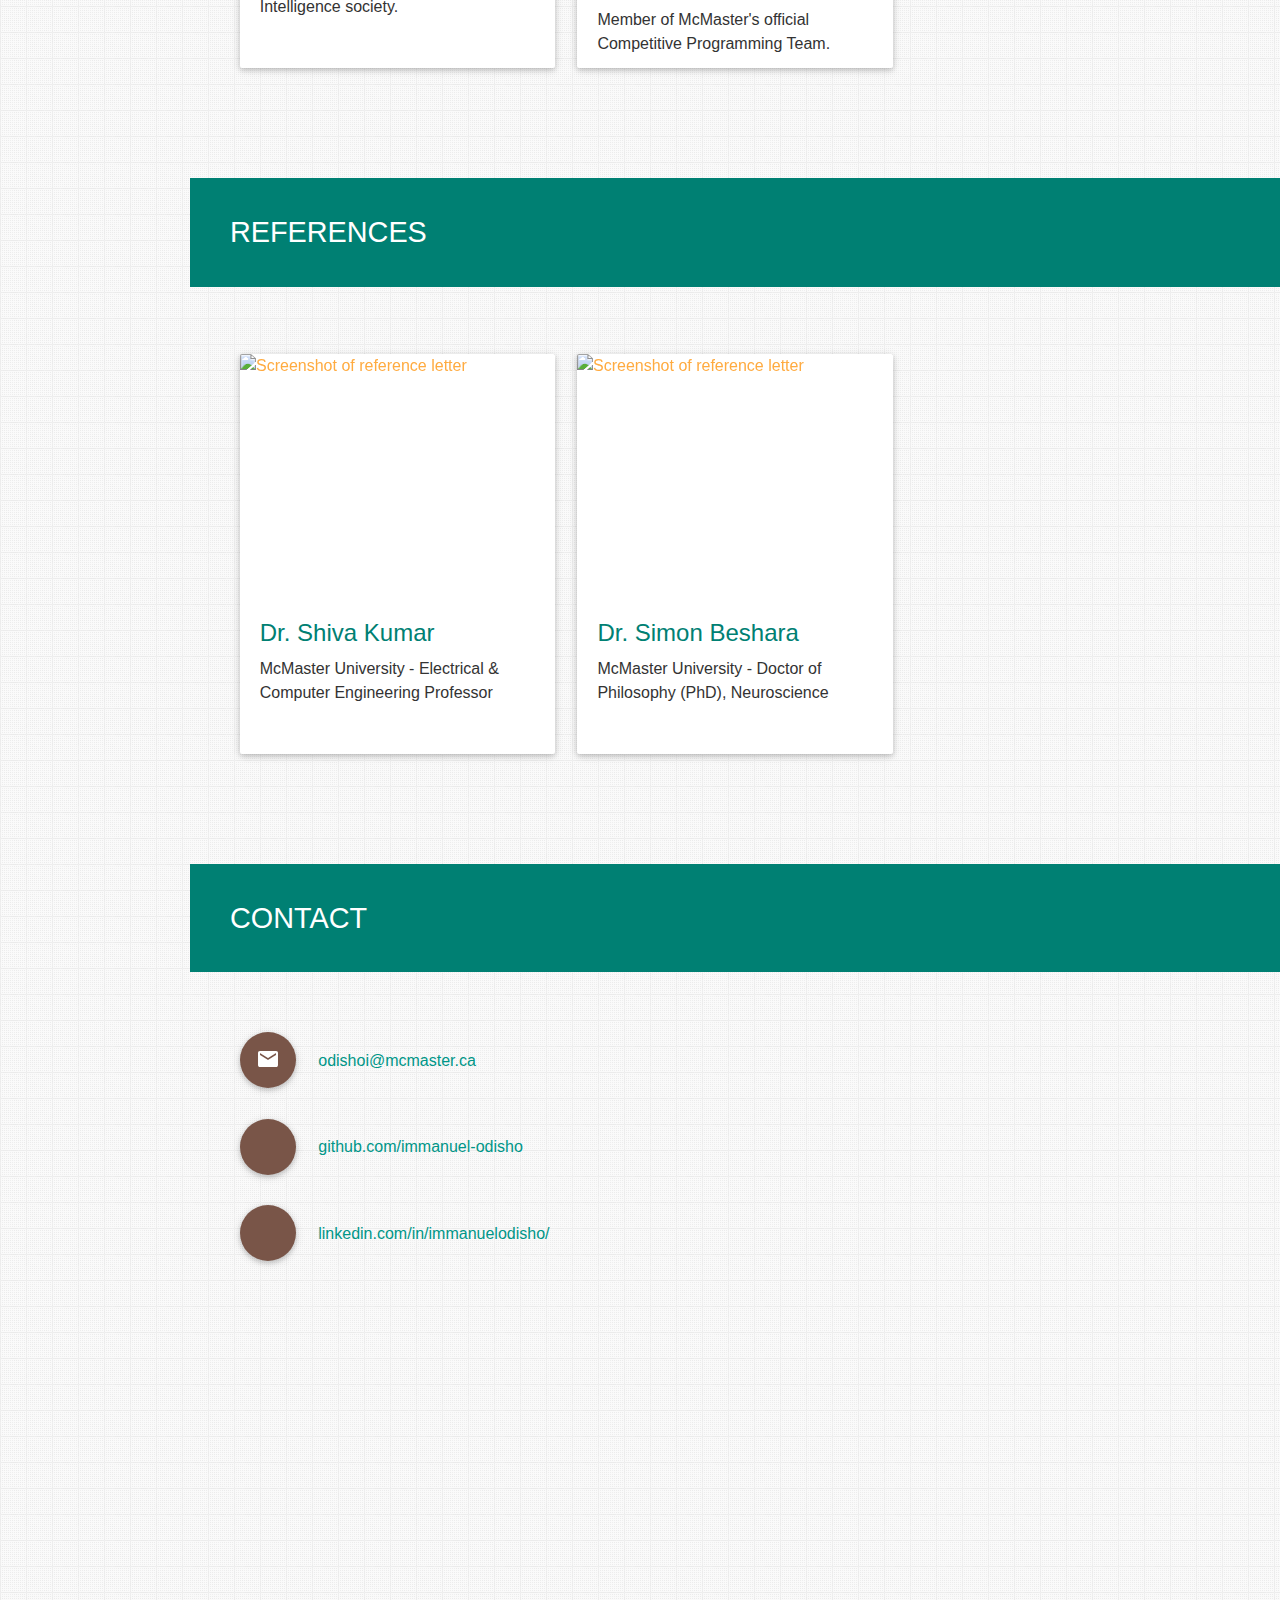
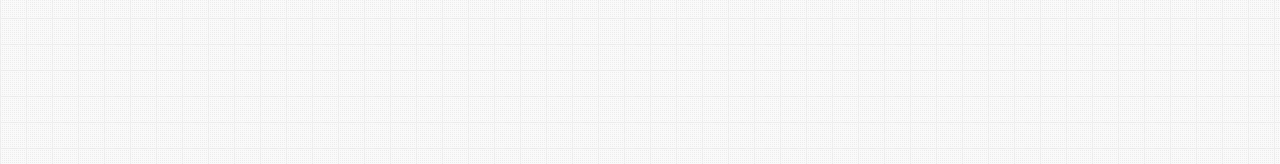
==== commit 46e3c394: "updating 2020 expereiences" ====
--- a/index.html
+++ b/index.html
@@ -16,14 +16,14 @@
     <meta property="og:type" content="website">
     <meta property="og:title" content="Immanuel Odisho | Software Engineer">
     <meta property="og:description" content="I want to make things that make a difference.">
-    <meta property="og:url" content="immanuelodisho.me">
+    <meta property="og:url" content="immanuelodisho.com">
     <meta property="og:site_name" content="Immanuel Odisho | Software Engineer">
-    <meta property="article:publisher" content="immanuelodisho.me">
+    <meta property="article:publisher" content="immanuelodisho.com">
     <meta name="author" content="Immanule Odisho">
     <meta name="description" content="I want to make things that make a difference.">
     <meta name="msapplication-TileColor" content="#ffffff">
     <meta name="theme-color" content="#ffffff">
-    <link rel="icon" type="image/png" sizes="192x192" href="http://immanuelodisho.me/static/img/android-icon-192x192.png">
+    <link rel="icon" type="image/png" sizes="192x192" href="http://immanuelodisho.com/static/img/android-icon-192x192.png">
 
   </head>
   <body>
@@ -42,7 +42,7 @@
         <li class="bold"><a aria-label="Navigate to the extracurricular section" href="#extracurricular" class="waves-effect waves-dark red-text"><i class="material-icons small">plus_one</i><span>Extracurricular</span></a></li>
         <li class="bold"><a aria-label="Navigate to the References section" href="#references" class="waves-effect waves-dark blue-text"><i class="material-icons small">people</i><span>References</span></a></li>
         <li class="bold"><a aria-label="Navigate to the Contact section" href="#contact" class="waves-effect waves-dark brown-text"><i class="material-icons small">email</i><span>Contact</span></a></li>
-        <li class="bold"><a aria-label="Open Immanuel resume" href="https://drive.google.com/file/d/1fHmB8K4dXJRjJLcpJ5Y6oqvnBQspPecI/view?usp=sharing" class="waves-effect waves-dark grey-text"><i class="material-icons small">description</i><span>Resume</span></a></li>
+        <li class="bold"><a aria-label="Open Immanuel resume" href="https://drive.google.com/file/d/1Aqp8Nbj90YHOdrO3Jt0qPQh-LtTSHjSW/view?usp=sharing" class="waves-effect waves-dark grey-text"><i class="material-icons small">description</i><span>Resume</span></a></li>
       </ul>
     </nav>
     <nav class="hide-on-large only trigger z-depth-1"><a aria-label="Toggle visibility of the mobile navbar" href="#" data-activates="slide-out" class="button-collapse"><i class="material-icons small">menu</i></a>
@@ -75,14 +75,33 @@
         <h3 class="page-title white-text teal">About</h3>
         <div class="container flow-text">
           <blockquote>
-            <h2>Ambitious computer science student with a passion for artificial intelligence, data structures and algorithms.</h2>
+            <h2>Ambitious computer science student with a passion for software design, data structures and algorithms.</h2>
           </blockquote>
-          <p>I am a third year Computer Science student at McMaster University with over 8 months of <strong>research experience</strong>. I am passionate about artificial intelligence and its applications in the health, financial and e-commerce industries. I spend much of my free time working on side projects and I am continually learning about new technologies.  </p>
+          <p>I am a fourth year computer science student at McMaster University with over 12 months of professional <strong>software engineering experience</strong>, 12 months of <strong>teaching assistant experience in professional academia</strong> and 12 months of <strong>research experience</strong>. I am passionate about artificial intelligence and its applications in the health, financial and e-commerce sectors. I spend much of my free time working on side projects and I am continually learning about new technologies.  </p>
         </div>
       </section>
       <section id="experience" class="section scrollspy">
         <h3 class="page-title white-text teal">Experience</h3>
         <div class="container">
+          <div class="card">
+            <div class="card-content">
+              <div class="row">
+                <div class="col s12 m2"><a href="https://www.amd.com" target="_blank"><img alt="AMD logo" src="./static/img/amd.png" class="responsive-img center-block"></a></div>
+                <div class="col s12 m10">
+                  <p><span class="card-title"><a href="https://www.amd.com" target="_blank" class="teal-text hoverline">Advanced Micro Devices Inc.</a></span></p>
+                </div>
+              </div>
+              <div class="role brown-text">Software Engineer</div>
+              <p><em class="grey-text">Software Engineer (Windows Based Graphics Driver)</em></p>
+              <ul>
+                <li>Led in driver development of Microsoft Windows Tablet product and resolved over 20% of outstanding critical software issues.</li>
+                <li>Visualized software driver performance metrics and significantly reduced cost and time spent on debugging driver issues.</li>
+                <li>Reduced driver memory size and removed long standing security issues found in software code base.</li>
+                <li>Designed and implemented an API in C++ for overclocking features to allow teams to test and debug graphics driver.</li>
+              </ul>
+            </div>
+            <div class="card-action"><span>May 2019 - May 2020  |  Toronto, ON</span></div>
+          </div>
           <div class="card">
             <div class="card-content">
               <div class="row">
@@ -92,7 +111,43 @@
                 </div>
               </div>
               <div class="role brown-text">Teaching Assistant</div>
-              <p><em class="grey-text">Teaching assistant for first year engineering course - Engineering Computation (ENG 1DO4)</em></p>
+              <p><em class="grey-text">Digital Systems and Interfacing (SFWRENG 2DA4)</em></p>
+              <ul>
+                <li>Taught and lectured students about memory, binary arithmetic and hardware/software co-design.</li>
+                <li>Assisted professor prepare and invigilated midterm.</li>
+                <li>Held office hours to help students outside of the classroom.</li>
+              </ul>
+            </div>
+            <div class="card-action"><span>January 2019 - April 2019  |  Hamilton, ON</span></div>
+          </div>
+          <div class="card">
+            <div class="card-content">
+              <div class="row">
+                <div class="col s12 m2"><a href="https://www.eng.mcmaster.ca/cas" target="_blank"><img alt="McMaster University logo" src="./static/img/download.png" class="responsive-img center-block"></a></div>
+                <div class="col s12 m10">
+                  <p><span class="card-title"><a href="https://www.eng.mcmaster.ca/cas" target="_blank" class="teal-text hoverline">McMaster University</a></span></p>
+                </div>
+              </div>
+              <div class="role brown-text">Teaching Assistant</div>
+              <p><em class="grey-text">Computer Architecture (SFWRENG 2GA3)</em></p>
+              <ul>
+                <li>Taught and lectured students about instruction-set architecture and computer arithmetic.</li>
+                <li>Assisted professor prepare and invigilated midterm.</li>
+                <li>Held office hours to help students outside of the classroom.</li>
+              </ul>
+            </div>
+            <div class="card-action"><span>September 2018 - December 2018  |  Hamilton, ON</span></div>
+          </div>
+          <div class="card">
+            <div class="card-content">
+              <div class="row">
+                <div class="col s12 m2"><a href="https://www.eng.mcmaster.ca/cas" target="_blank"><img alt="McMaster University logo" src="./static/img/download.png" class="responsive-img center-block"></a></div>
+                <div class="col s12 m10">
+                  <p><span class="card-title"><a href="https://www.eng.mcmaster.ca/cas" target="_blank" class="teal-text hoverline">McMaster University</a></span></p>
+                </div>
+              </div>
+              <div class="role brown-text">Teaching Assistant</div>
+              <p><em class="grey-text">Engineering Computation (ENG 1DO4)</em></p>
               <ul>
                 <li>Delivered weekly lessons for students about the Python programming language.</li>
                 <li>Assisted professor prepare and conduct midterm tests.</li>
@@ -100,7 +155,7 @@
                 <li>Held office hours to help students outside of the classroom.</li>
               </ul>
             </div>
-            <div class="card-action"><span>September 2018 - Present  |  Hamilton, ON</span></div>
+            <div class="card-action"><span>September 2018 - December 2018  |  Hamilton, ON</span></div>
           </div>
           <div class="card">
             <div class="card-content">
@@ -120,13 +175,36 @@
                 <li>Attended bi-weekly meetings and presented progress on research to project managers.</li>
               </ul>
             </div>
-            <div class="card-action"><span>Spring/Summer 2017 & Spring/Summer 2018  |  Hamilton, ON</span></div>
+            <div class="card-action">
+              <span>May 2020 -  August 2020 |  Hamilton, ON</span>
+              <br>
+              <span>May 2019 -  August 2019 |  Hamilton, ON</span>
+              <br>
+              <span>May 2017 -  August 2017 |  Hamilton, ON</span>
+            </div>
           </div>          
       </section>
       <section id="projects" class="section scrollspy">
         <h3 class="page-title white-text teal">Projects</h3>
         <div class="container">
           <div class="row">
+            <!-- Eruku Mesi-->
+            <div class="col s12 m6 l4">
+              <div class="card medium">
+                <div class="card-image waves-effect waves-block waves-light"><img alt="Eruku Mesi Social Media Logo" src="./static/img/erukumesi.png" class="activator"></div>
+                <div class="card-content"><span class="card-title activator teal-text hoverline">iOS/Android Social Media Application [JavaScript]<i class="material-icons small right">more_vert</i></span>
+                  <p>Social media mobile application built for the Eruku-Mesi community. </p>
+                </div>
+                <div class="card-reveal"><span class="card-title brown-text">Accomplishments<i class="material-icons small right">close</i></span>
+                  <ul>
+                    <li><strong>Implemented a RESTful back-end API in Express JS to allow users to view, edit, post, and share stories to their timeline.</strong></li>
+                    <li><strong>Engineered a user authentication login system that allows users to securely login to the application using SHA256 encryption.</strong></li>
+                    <li><strong>Designed and created front-end user interface using React Native to support cross platform use on both iOS and Android.</strong></li>
+                  </ul>
+                  <div class="card-action"><a aria-label="Visit the GitHub repo for Eruku Mesi project" href="https://gitlab.cas.mcmaster.ca/tut/eruku-mesi" target="_blank" data-position="top" data-tooltip="View Source" class="btn-floating btn-large waves-effect waves-light brown tooltipped"><i class="material-icons small">launch</i></a></div>
+                </div>
+              </div>
+            </div>
             <!-- OFDM-->
             <div class="col s12 m6 l4">
               <div class="card medium">
@@ -140,7 +218,7 @@
                     <li><strong>Added laser phase noise and viterbi equalizer algorithm for multiple subcarriers</strong></li>
                     <li>Implemented adaptive phase rotation with polarization exchange<strong></strong></li>
                   </ul>
-                  <div class="card-action"><a aria-label="Visit the GitHub repo for Code Island project" href="#references" target="_blank" data-position="top" data-tooltip="Proprietary - See Dr. Shiva Kumar reference" class="btn-floating btn-large waves-effect waves-light brown tooltipped"><i class="material-icons small">launch</i></a></div>
+                  <div class="card-action"><a aria-label="Visit the GitHub repo for this project" href="#references" target="_blank" data-position="top" data-tooltip="Proprietary - See Dr. Shiva Kumar reference" class="btn-floating btn-large waves-effect waves-light brown tooltipped"><i class="material-icons small">launch</i></a></div>
                 </div>
               </div>
             </div>
@@ -158,7 +236,7 @@
                     <li>Calculated distance to user address with <strong>Google API</strong></li>
                     <li>GUI made with <strong>Java </strong>Swing plugin</li>
                   </ul>
-                  <div class="card-action"><a aria-label="Visit the GitHub repo for Get it Done project" href="https://github.com/immanuel-odisho/Get-it-Done" target="_blank" data-position="top" data-tooltip="View Source" class="btn-floating btn-large waves-effect waves-light brown tooltipped"><i class="material-icons small">launch</i></a></div>
+                  <div class="card-action"><a aria-label="Visit the GitHub repo for this project" href="https://github.com/immanuel-odisho/Get-it-Done" target="_blank" data-position="top" data-tooltip="View Source" class="btn-floating btn-large waves-effect waves-light brown tooltipped"><i class="material-icons small">launch</i></a></div>
                 </div>
               </div>
             </div>
@@ -175,7 +253,7 @@
                     <li>Zero <strong>memory leakage</strong>.</li>
                     <li><strong>Modular design</strong>.</li>
                   </ul>
-                  <div class="card-action"><a aria-label="Visit the GitHub repo for Image processing project" href="https://github.com/immanuel-odisho/Mean-and-Median-Image-Filter" target="_blank" data-position="top" data-tooltip="View Source" class="btn-floating btn-large waves-effect waves-light brown tooltipped"><i class="material-icons small">launch</i></a></div>
+                  <div class="card-action"><a aria-label="Visit the GitHub repo for this project" href="https://github.com/immanuel-odisho/Mean-and-Median-Image-Filter" target="_blank" data-position="top" data-tooltip="View Source" class="btn-floating btn-large waves-effect waves-light brown tooltipped"><i class="material-icons small">launch</i></a></div>
                 </div>
               </div>
             </div>
@@ -192,7 +270,7 @@
                     <li>Use of <strong>matplotlib </strong> and <strong>Pandas</strong>.</li>
                     <li>Tested path coverage with <strong>Pytest</strong>.</li>
                   </ul>
-                  <div class="card-action"><a aria-label="Visit the GitHub repo for Skate Something project" href="https://github.com/immanuel-odisho/ASTM-Material-Load-Blast" data-position="top" data-tooltip="View Source" class="btn-floating btn-large waves-effect waves-light brown tooltipped"><i class="material-icons small">launch</i></a></div>
+                  <div class="card-action"><a aria-label="Visit the GitHub repo for this project" href="https://github.com/immanuel-odisho/ASTM-Material-Load-Blast" data-position="top" data-tooltip="View Source" class="btn-floating btn-large waves-effect waves-light brown tooltipped"><i class="material-icons small">launch</i></a></div>
                 </div>
               </div>
             </div>
@@ -210,7 +288,7 @@
                     <li>Implemented <strong>Merge Sort</strong></li>
                     <li>Implemented <strong>Binary Search Insertion Sort</strong></li>
                   </ul>
-                  <div class="card-action"><a aria-label="Visit the GitHub repo for job scheduling project" href="https://github.com/immanuel-odisho/Sort-Testing-Performace" target="_blank" data-position="top" data-tooltip="View Source" class="btn-floating btn-large waves-effect waves-light brown tooltipped"><i class="material-icons small">launch</i></a></div>
+                  <div class="card-action"><a aria-label="Visit the GitHub repo for this project" href="https://github.com/immanuel-odisho/Sort-Testing-Performace" target="_blank" data-position="top" data-tooltip="View Source" class="btn-floating btn-large waves-effect waves-light brown tooltipped"><i class="material-icons small">launch</i></a></div>
                 </div>
               </div>
             </div>
@@ -227,7 +305,7 @@
                     <li>Strong understanding of <strong>Linked Lists</strong></li>
                     <li>Tree Traversal</li>
                   </ul>
-                  <div class="card-action"><a aria-label="Visit the GitHub repo for Pinteresting project" href="https://github.com/immanuel-odisho/BST_LinkedList" target="_blank" data-position="top" data-tooltip="View Source" class="btn-floating btn-large waves-effect waves-light brown tooltipped"><i class="material-icons small">launch</i></a></div>
+                  <div class="card-action"><a aria-label="Visit the GitHub repo for this project" href="https://github.com/immanuel-odisho/BST_LinkedList" target="_blank" data-position="top" data-tooltip="View Source" class="btn-floating btn-large waves-effect waves-light brown tooltipped"><i class="material-icons small">launch</i></a></div>
                 </div>
               </div>
             </div>
@@ -244,14 +322,14 @@
                     <li>Understanding of <strong>Makefiles</strong>.</li>
                     <li>Able to perform multplication for very large matrices.</li>
                   </ul>
-                  <div class="card-action"><a aria-label="Visit the GitHub repo for Matrix Multiplication project" href="https://github.com/immanuel-odisho/Matrix-Multiplication-" target="_blank" data-position="top" data-tooltip="View Source" class="btn-floating btn-large waves-effect waves-light brown tooltipped"><i class="material-icons small">launch</i></a></div>
+                  <div class="card-action"><a aria-label="Visit the GitHub repo for this project" href="https://github.com/immanuel-odisho/Matrix-Multiplication-" target="_blank" data-position="top" data-tooltip="View Source" class="btn-floating btn-large waves-effect waves-light brown tooltipped"><i class="material-icons small">launch</i></a></div>
                 </div>
               </div>
             </div>
             <!-- Solitaire -->
             <div class="col s12 m6 l4">
               <div class="card medium">
-                <div class="card-image waves-effect waves-block waves-light"><img alt="Solitaire game" src="http://immanuelodisho.me/static/img/solitaire.png" class="activator"></div>
+                <div class="card-image waves-effect waves-block waves-light"><img alt="Solitaire game" src="http://immanuelodisho.com/static/img/solitaire.png" class="activator"></div>
                 <div class="card-content"><span class="card-title activator teal-text hoverline">Solitaire Game State [C++] <i class="material-icons small right">more_vert</i></span>
                   <p>Solitaire game that keeps track of the game state with application specifications.</p>
                 </div>
@@ -263,7 +341,7 @@
                     <li>Doxygen and LaTeX usage.</li>
                     <li>Understanding of <strong>Makefiles</strong>.</li>
                   </ul>
-                  <div class="card-action"><a aria-label="Visit Solitaire game github repo" href="https://github.com/immanuel-odisho/Solitaire-game-state/blob/master/README.md" target="_blank" data-position="top" data-tooltip="View Source" class="btn-floating btn-large waves-effect waves-light brown tooltipped"><i class="material-icons small">launch</i></a></div>
+                  <div class="card-action"><a aria-label="Visit this project" href="https://github.com/immanuel-odisho/Solitaire-game-state/blob/master/README.md" target="_blank" data-position="top" data-tooltip="View Source" class="btn-floating btn-large waves-effect waves-light brown tooltipped"><i class="material-icons small">launch</i></a></div>
                 </div>
               </div>
             </div>
@@ -357,6 +435,28 @@
             <div class="col s12 m6">
               <div class="card">
                 <div class="card-content">
+                  <p><span class="card-title"><a href="https://academiccalendars.romcmaster.ca/content.php?catoid=24&navoid=4408#The_McMaster_Honour_Awards" target="_blank" class="teal-text hoverline">University Senate Scholarship</a></span></p>
+                  <p class="brown-text">McMaster University | May 2019</p>
+                  <ul>
+                    <li>Awarded for students who are in <strong>the top 10% of their program</strong>.</li>
+                  </ul>
+                </div>
+              </div>
+            </div>
+            <div class="col s12 m6">
+              <div class="card">
+                <div class="card-content">
+                  <p><span class="card-title"><a href="https://academiccalendars.romcmaster.ca/content.php?catoid=24&navoid=4408#The_McMaster_Honour_Awards" target="_blank" class="teal-text hoverline">Dean's Honour Award Recipient</a></span></p>
+                  <p class="brown-text">McMaster University | May 2019</p>
+                  <ul>
+                    <li>Awarded for students who achieve an outstanding <strong>GPA of 3.5/4.0</strong> or greater.</li>
+                  </ul>
+                </div>
+              </div>
+            </div>
+            <div class="col s12 m6">
+              <div class="card">
+                <div class="card-content">
                   <p><span class="card-title"><a href="https://academiccalendars.romcmaster.ca/content.php?catoid=24&navoid=4408#The_McMaster_Honour_Awards" target="_blank" class="teal-text hoverline">Dean's Honour Award Recipient</a></span></p>
                   <p class="brown-text">McMaster University | April 2018</p>
                   <ul>
@@ -432,7 +532,7 @@
             <!-- Mac AI-->
             <div class="col s12 m6 l4">
               <div class="card medium">
-                <div class="card-image waves-effect waves-block waves-light"><a href = "https://www.thespec.com/news-story/6841438-teen-day-trader-earns-mac-scholarship/"><img alt="Screenshot of Orthogonal Frequency Division Multiplexing System" src="http://immanuelodisho.me/static/img/hamspec.png" class="activator"></a></div>
+                <div class="card-image waves-effect waves-block waves-light"><a href = "https://www.thespec.com/news-story/6841438-teen-day-trader-earns-mac-scholarship/"><img alt="Screenshot of Orthogonal Frequency Division Multiplexing System" src="http://immanuelodisho.com/static/img/hamspec.png" class="activator"></a></div>
                 <div class="card-content"><a href="https://www.thespec.com/news-story/6841438-teen-day-trader-earns-mac-scholarship/"><span class="card-title activator teal-text hoverline">Teen day trader earns Mac scholarship</span></a>
                   <p>The Hamilton Spectator</p>
                 </div>
@@ -441,7 +541,7 @@
             <!-- MCP -->
             <div class="col s12 m6 l4">
               <div class="card medium">
-                <div class="card-image waves-effect waves-block waves-light"><a href="https://dailynews.mcmaster.ca/article/scholarship-winner-pick-yourself-up-and-always-move-forward/"><img alt="Competitive Pro" src="http://immanuelodisho.me/static/img/macnews.png" class="activator"></a></div>
+                <div class="card-image waves-effect waves-block waves-light"><a href="https://dailynews.mcmaster.ca/article/scholarship-winner-pick-yourself-up-and-always-move-forward/"><img alt="Competitive Pro" src="http://immanuelodisho.com/static/img/macnews.png" class="activator"></a></div>
                 <div class="card-content"><a href="https://dailynews.mcmaster.ca/article/scholarship-winner-pick-yourself-up-and-always-move-forward/"><span id="macnews-card" class="card-title activator teal-text hoverline">Scholarship winner: “Pick yourself up and always move forward”</a></span>
                   <p>McMaster Daily News</p>
                 </div>
@@ -461,7 +561,7 @@
                   <p class="brown-text">Hamilton, ON</p>
                   <ul>
                     <li>Bachelor of Applied Science in Computer Science</li>
-                    <li>Maintaining a strong <b>GPA of 3.8/4.0</b>.</li>
+                    <li>Maintaining a strong <b>GPA of 3.9/4.0</b>.</li>
                   </ul>
                 </div>
               </div>
@@ -475,7 +575,7 @@
             <!-- Mac AI-->
             <div class="col s12 m6 l4">
               <div class="card medium">
-                <div class="card-image waves-effect waves-block waves-light"><a href = "http://mcmasterai.com/"><img alt="Screenshot of McMaster AI homepage" src="http://immanuelodisho.me/static/img/macai.png" class="activator"></a></div>
+                <div class="card-image waves-effect waves-block waves-light"><a href = "http://mcmasterai.com/"><img alt="Screenshot of McMaster AI homepage" src="http://immanuelodisho.com/static/img/macai.png" class="activator"></a></div>
                 <div class="card-content"><a href="http://mcmasterai.com/"><span class="card-title activator teal-text hoverline">McMaster AI Society</span></a>
                   <p>Member of McMaster's official Artificial Intelligence society.</p>
                 </div>
@@ -500,7 +600,7 @@
             <!-- Dr Kumar-->
             <div class="col s12 m6 l4">
               <div class="card medium">
-                <div class="card-image waves-effect waves-block waves-light"><a href = "https://drive.google.com/file/d/1zymelBlhy-R6DwyqbgHw_he0mcM-LrGK/view?usp=sharing"><img alt="Screenshot of reference letter" src="http://immanuelodisho.me/static/img/reference.png" class="activator"></a></div>
+                <div class="card-image waves-effect waves-block waves-light"><a href = "https://drive.google.com/file/d/1zymelBlhy-R6DwyqbgHw_he0mcM-LrGK/view?usp=sharing"><img alt="Screenshot of reference letter" src="http://immanuelodisho.com/static/img/reference.png" class="activator"></a></div>
                 <div class="card-content"><a href="https://drive.google.com/file/d/1zymelBlhy-R6DwyqbgHw_he0mcM-LrGK/view?usp=sharing"><span class="card-title activator teal-text hoverline">Dr. Shiva Kumar</span></a>
                   <p>McMaster University - Electrical & Computer Engineering Professor</p>
                 </div>
@@ -508,7 +608,7 @@
             </div>
             <div class="col s12 m6 l4">
               <div class="card medium">
-                <div class="card-image waves-effect waves-block waves-light"><a href = "https://drive.google.com/file/d/1HWLOlv9vs_ZGbJqs7SFgola24i1lFgcu/view?usp=sharing"><img alt="Screenshot of reference letter" src="http://immanuelodisho.me/static/img/simon2.png" class="activator"></a></div>
+                <div class="card-image waves-effect waves-block waves-light"><a href = "https://drive.google.com/file/d/1HWLOlv9vs_ZGbJqs7SFgola24i1lFgcu/view?usp=sharing"><img alt="Screenshot of reference letter" src="http://immanuelodisho.com/static/img/simon2.png" class="activator"></a></div>
                 <div class="card-content"><a href="https://drive.google.com/file/d/1HWLOlv9vs_ZGbJqs7SFgola24i1lFgcu/view?usp=sharing"><span class="card-title activator teal-text hoverline">Dr. Simon Beshara</span></a>
                   <p>McMaster University - Doctor of Philosophy (PhD), Neuroscience</p>
                 </div>
